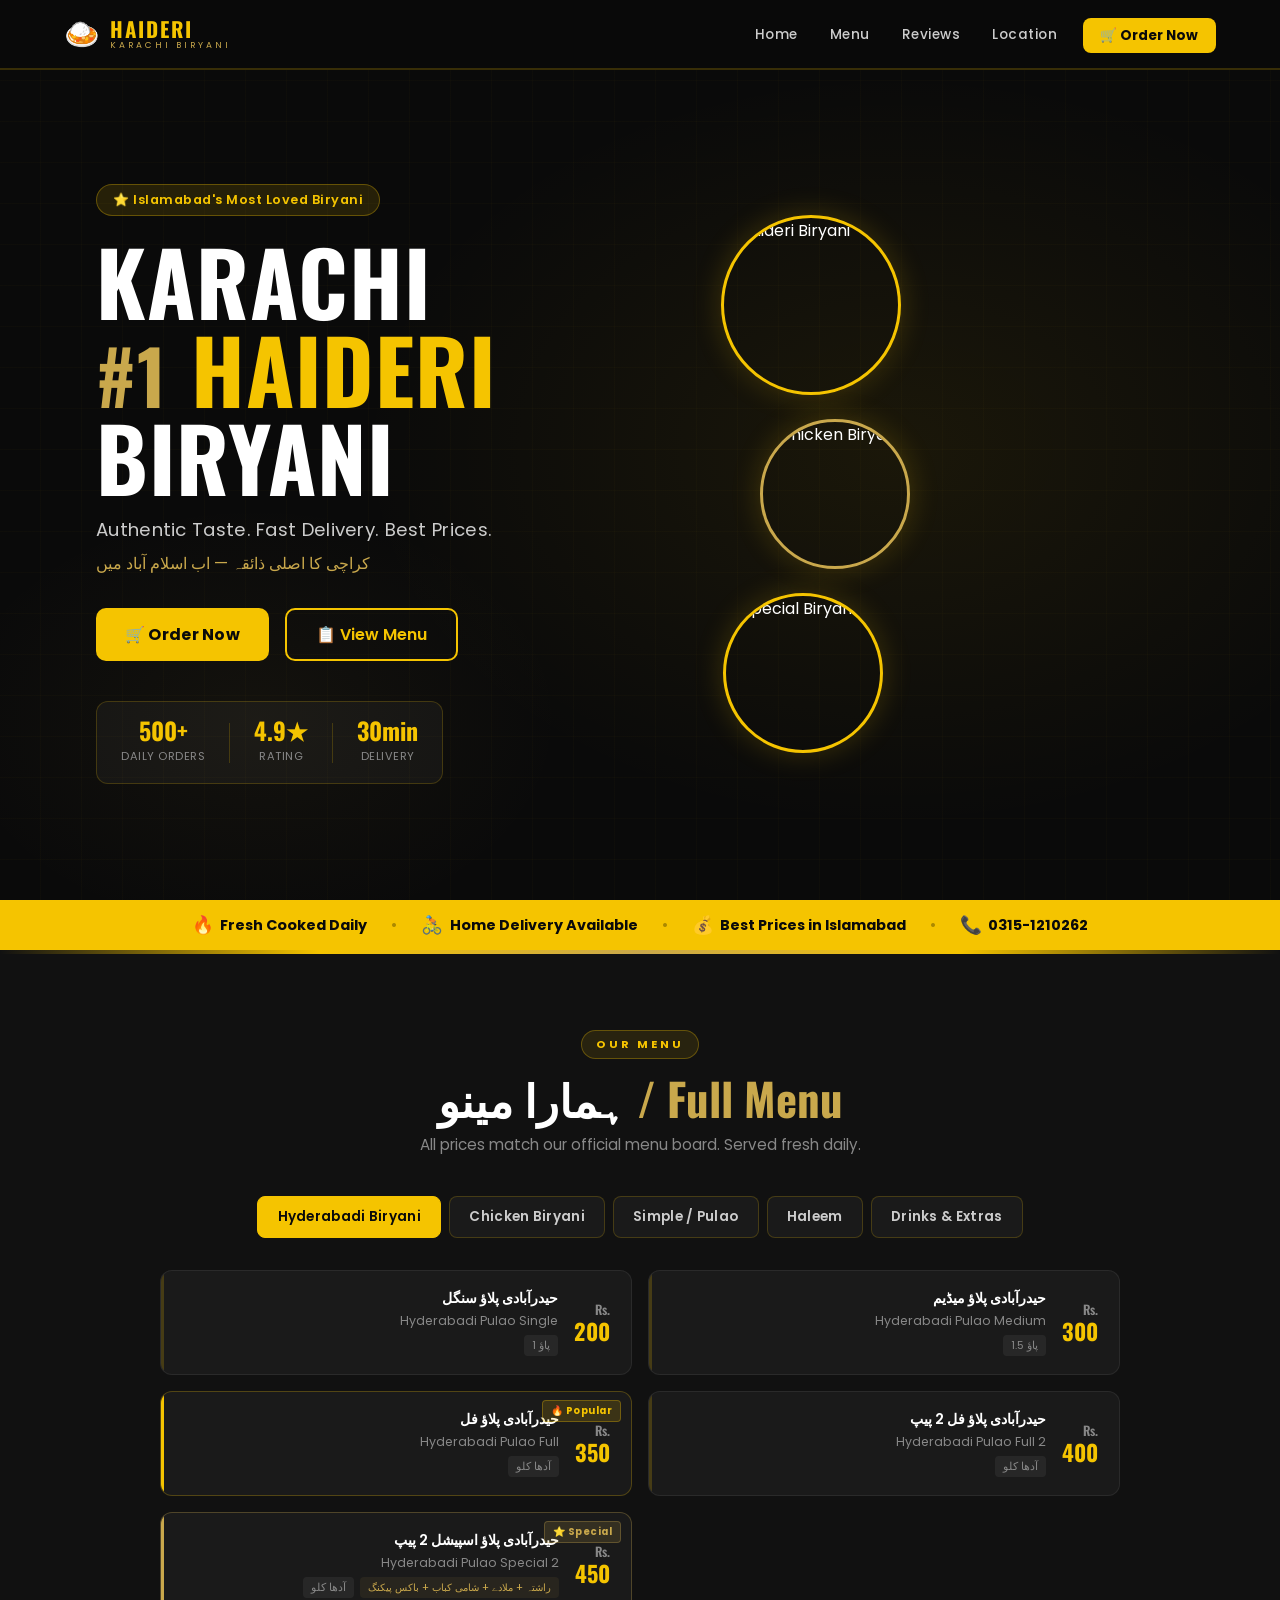
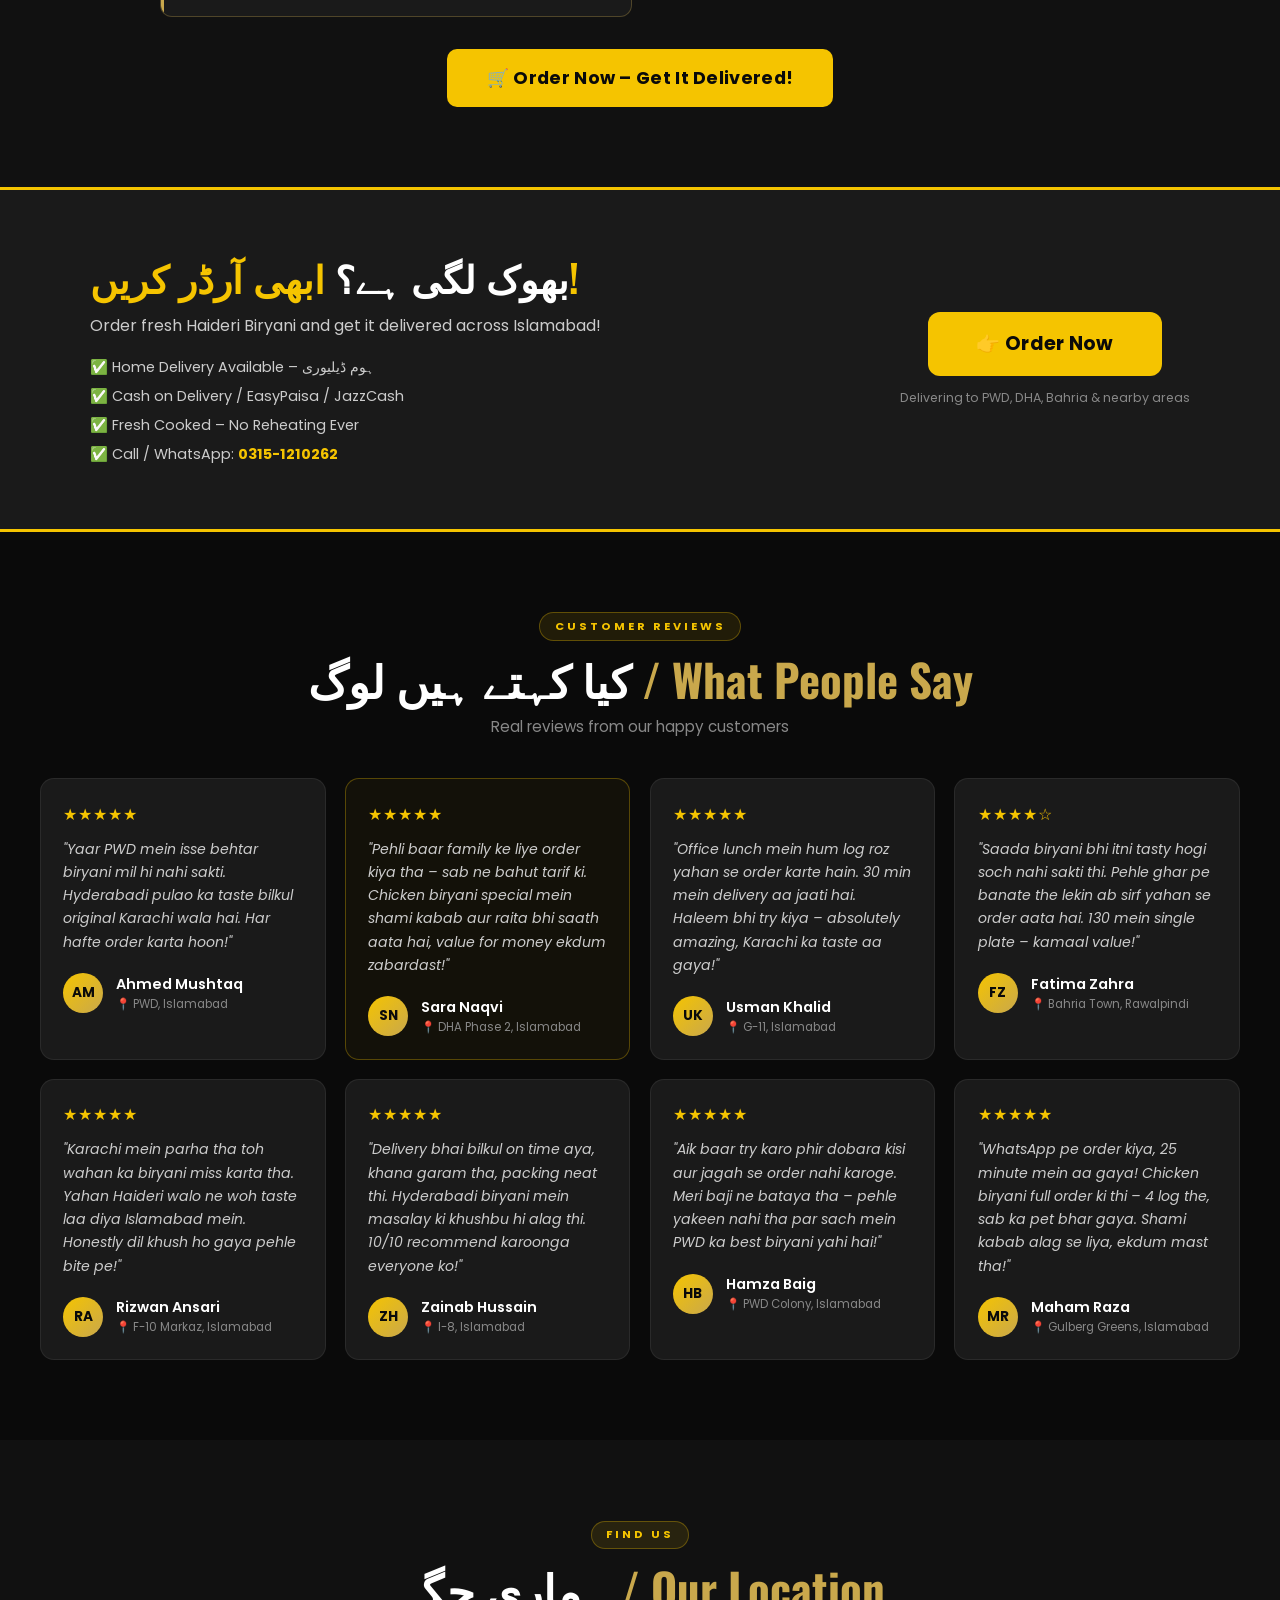
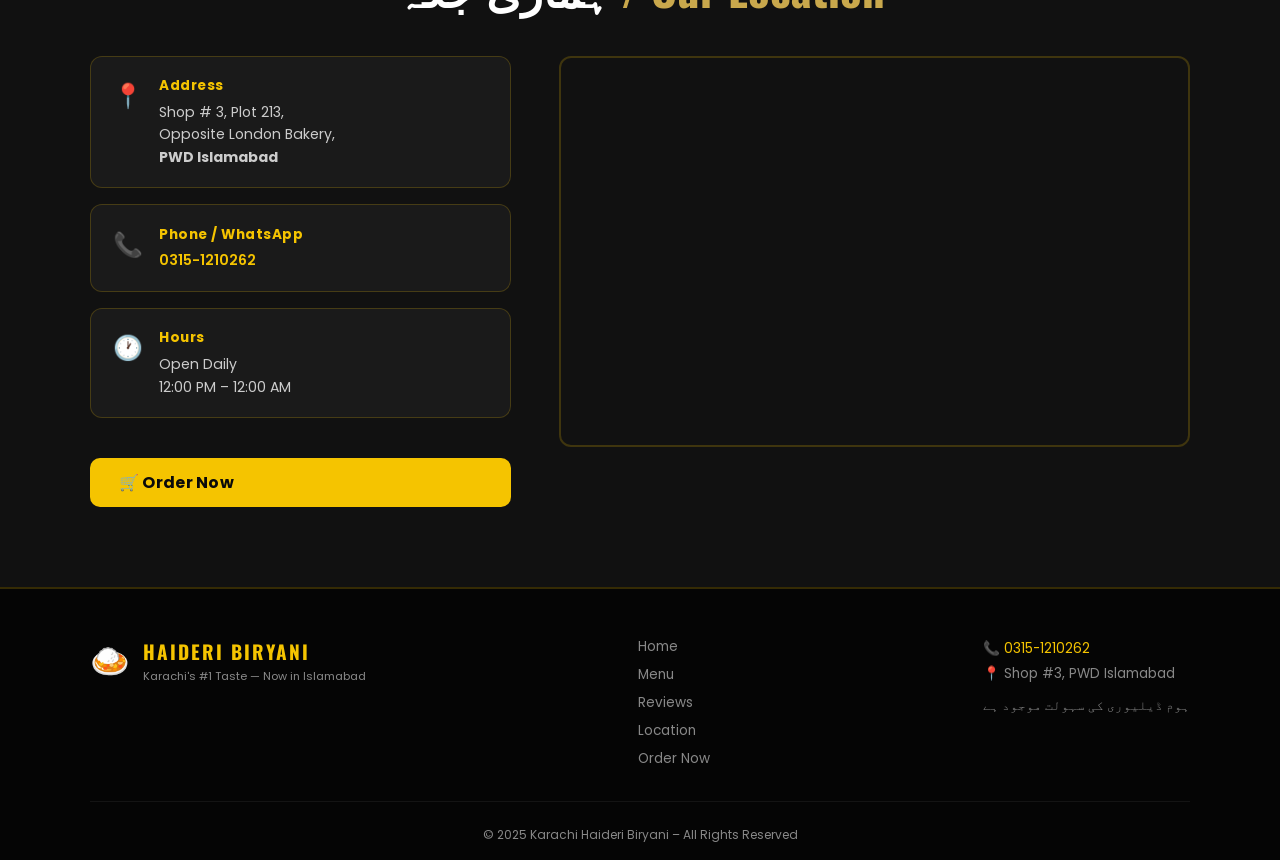
==== index.html @ db6d5b01 "first commit" ====
<!DOCTYPE html>
<html lang="en">
<head>
  <meta charset="UTF-8" />
  <meta name="viewport" content="width=device-width, initial-scale=1.0" />
  <title>Karachi Haideri Biryani – PWD Islamabad</title>
  <link rel="stylesheet" href="style.css" />
  <link rel="preconnect" href="https://fonts.googleapis.com" />
  <link href="https://fonts.googleapis.com/css2?family=Oswald:wght@400;500;600;700&family=Poppins:ital,wght@0,300;0,400;0,500;0,600;0,700;0,800;0,900;1,400&display=swap" rel="stylesheet" />
</head>
<body>

<!-- NAVBAR -->
<nav class="navbar" id="navbar">
  <div class="nav-inner">
    <a href="#home" class="logo">
      <span class="logo-emoji">🍛</span>
      <div class="logo-text">
        <span class="logo-main">HAIDERI</span>
        <span class="logo-sub">KARACHI BIRYANI</span>
      </div>
    </a>
    <ul class="nav-links" id="navLinks">
      <li><a href="#home" class="nav-link">Home</a></li>
      <li><a href="#menu" class="nav-link">Menu</a></li>
      <li><a href="#reviews" class="nav-link">Reviews</a></li>
      <li><a href="#location" class="nav-link">Location</a></li>
      <li><a href="order.html" class="nav-cta">🛒 Order Now</a></li>
    </ul>
    <button class="hamburger" id="hamburger" aria-label="Menu">
      <span></span><span></span><span></span>
    </button>
  </div>
</nav>

<!-- HERO -->
<section class="hero" id="home">
  <div class="hero-bg-pattern"></div>
  <div class="hero-content">
    <div class="hero-badge">⭐ Islamabad's Most Loved Biryani</div>
    <h1 class="hero-title">
      <span class="title-line">KARACHI</span>
      <span class="title-line accent-line"><span class="hash">#1</span> HAIDERI</span>
      <span class="title-line">BIRYANI</span>
    </h1>
    <p class="hero-sub">Authentic Taste. Fast Delivery. Best Prices.</p>
    <p class="hero-urdu">کراچی کا اصلی ذائقہ — اب اسلام آباد میں</p>
    <div class="hero-btns">
      <a href="order.html" class="btn-primary pulse-btn">🛒 Order Now</a>
      <a href="#menu" class="btn-outline">📋 View Menu</a>
    </div>
    <div class="hero-stats">
      <div class="stat"><span class="stat-num">500+</span><span class="stat-label">Daily Orders</span></div>
      <div class="stat-divider"></div>
      <div class="stat"><span class="stat-num">4.9★</span><span class="stat-label">Rating</span></div>
      <div class="stat-divider"></div>
      <div class="stat"><span class="stat-num">30min</span><span class="stat-label">Delivery</span></div>
    </div>
  </div>
  <div class="hero-images">
    <div class="food-circle fc1">
      <img src="https://images.unsplash.com/photo-1563379091339-03246963d96c?w=300&h=300&fit=crop&crop=center" alt="Haideri Biryani" loading="lazy" />
    </div>
    <div class="food-circle fc2">
      <img src="https://images.unsplash.com/photo-1589302168068-964664d93dc0?w=300&h=300&fit=crop&crop=center" alt="Chicken Biryani" loading="lazy" />
    </div>
    <div class="food-circle fc3">
      <img src="https://images.unsplash.com/photo-1631515243349-e0cb75fb8d3a?w=300&h=300&fit=crop&crop=center" alt="Special Biryani" loading="lazy" />
    </div>
  </div>
</section>

<!-- WHY STRIP -->
<div class="why-strip">
  <div class="why-inner">
    <div class="why-item"><span>🔥</span>Fresh Cooked Daily</div>
    <div class="why-sep">•</div>
    <div class="why-item"><span>🚴</span>Home Delivery Available</div>
    <div class="why-sep">•</div>
    <div class="why-item"><span>💰</span>Best Prices in Islamabad</div>
    <div class="why-sep">•</div>
    <div class="why-item"><span>📞</span>0315-1210262</div>
  </div>
</div>

<!-- MENU SECTION -->
<section class="menu-section" id="menu">
  <div class="section-header">
    <div class="section-tag">OUR MENU</div>
    <h2 class="section-title">ہمارا مینو <span class="gold">/ Full Menu</span></h2>
    <p class="section-sub">All prices match our official menu board. Served fresh daily.</p>
  </div>

  <div class="menu-tabs">
    <button class="tab active" data-tab="hyderabadi">Hyderabadi Biryani</button>
    <button class="tab" data-tab="chicken">Chicken Biryani</button>
    <button class="tab" data-tab="simple">Simple / Pulao</button>
    <button class="tab" data-tab="haleem">Haleem</button>
    <button class="tab" data-tab="drinks">Drinks & Extras</button>
  </div>

  <!-- HYDERABADI -->
  <div class="menu-grid active" id="tab-hyderabadi">
    <div class="menu-card">
      <div class="menu-card-left">
        <div class="item-name">حیدرآبادی پلاؤ سنگل<br><span class="item-eng">Hyderabadi Pulao Single</span></div>
        <div class="item-meta"><span class="portion-tag">1 پاؤ</span></div>
      </div>
      <div class="item-price">Rs.<span>200</span></div>
    </div>
    <div class="menu-card">
      <div class="menu-card-left">
        <div class="item-name">حیدرآبادی پلاؤ میڈیم<br><span class="item-eng">Hyderabadi Pulao Medium</span></div>
        <div class="item-meta"><span class="portion-tag">1.5 پاؤ</span></div>
      </div>
      <div class="item-price">Rs.<span>300</span></div>
    </div>
    <div class="menu-card popular">
      <div class="popular-badge">🔥 Popular</div>
      <div class="menu-card-left">
        <div class="item-name">حیدرآبادی پلاؤ فل<br><span class="item-eng">Hyderabadi Pulao Full</span></div>
        <div class="item-meta"><span class="portion-tag">آدھا کلو</span></div>
      </div>
      <div class="item-price">Rs.<span>350</span></div>
    </div>
    <div class="menu-card">
      <div class="menu-card-left">
        <div class="item-name">حیدرآبادی پلاؤ فل 2 پیپ<br><span class="item-eng">Hyderabadi Pulao Full 2</span></div>
        <div class="item-meta"><span class="portion-tag">آدھا کلو</span></div>
      </div>
      <div class="item-price">Rs.<span>400</span></div>
    </div>
    <div class="menu-card special-card">
      <div class="special-badge">⭐ Special</div>
      <div class="menu-card-left">
        <div class="item-name">حیدرآبادی پلاؤ اسپیشل 2 پیپ<br><span class="item-eng">Hyderabadi Pulao Special 2</span></div>
        <div class="item-meta"><span class="portion-tag">آدھا کلو</span> <span class="includes-tag">راشتہ + ملادے + شامی کباب + باکس پیکنگ</span></div>
      </div>
      <div class="item-price">Rs.<span>450</span></div>
    </div>
  </div>

  <!-- CHICKEN -->
  <div class="menu-grid" id="tab-chicken">
    <div class="menu-card">
      <div class="menu-card-left">
        <div class="item-name">چکن بریانی سنگل<br><span class="item-eng">Chicken Biryani Single</span></div>
        <div class="item-meta"><span class="portion-tag">1 پاؤ</span></div>
      </div>
      <div class="item-price">Rs.<span>180</span></div>
    </div>
    <div class="menu-card">
      <div class="menu-card-left">
        <div class="item-name">چکن بریانی میڈیم<br><span class="item-eng">Chicken Biryani Medium</span></div>
        <div class="item-meta"><span class="portion-tag">1.5 پاؤ</span></div>
      </div>
      <div class="item-price">Rs.<span>250</span></div>
    </div>
    <div class="menu-card popular">
      <div class="popular-badge">🔥 Popular</div>
      <div class="menu-card-left">
        <div class="item-name">چکن بریانی فل 1 پیپ<br><span class="item-eng">Chicken Biryani Full 1</span></div>
        <div class="item-meta"><span class="portion-tag">آدھا کلو</span></div>
      </div>
      <div class="item-price">Rs.<span>290</span></div>
    </div>
    <div class="menu-card">
      <div class="menu-card-left">
        <div class="item-name">چکن بریانی فل 2 پیپ<br><span class="item-eng">Chicken Biryani Full 2</span></div>
        <div class="item-meta"><span class="portion-tag">آدھا کلو</span></div>
      </div>
      <div class="item-price">Rs.<span>340</span></div>
    </div>
    <div class="menu-card special-card">
      <div class="special-badge">⭐ Special</div>
      <div class="menu-card-left">
        <div class="item-name">چکن بریانی اسپیشل 2 پیپ<br><span class="item-eng">Chicken Biryani Special 2</span></div>
        <div class="item-meta"><span class="portion-tag">آدھا کلو</span> <span class="includes-tag">راشتہ + ملادے + شامی کباب + باکس پیکنگ</span></div>
      </div>
      <div class="item-price">Rs.<span>430</span></div>
    </div>
  </div>

  <!-- SIMPLE / PULAO -->
  <div class="menu-grid" id="tab-simple">
    <div class="menu-card">
      <div class="menu-card-left">
        <div class="item-name">سادہ بریانی سنگل<br><span class="item-eng">Saada Biryani Single</span></div>
        <div class="item-meta"><span class="portion-tag">1 پاؤ</span></div>
      </div>
      <div class="item-price">Rs.<span>130</span></div>
    </div>
    <div class="menu-card">
      <div class="menu-card-left">
        <div class="item-name">سادہ بریانی میڈیم<br><span class="item-eng">Saada Biryani Medium</span></div>
        <div class="item-meta"><span class="portion-tag">1.5 پاؤ</span></div>
      </div>
      <div class="item-price">Rs.<span>190</span></div>
    </div>
    <div class="menu-card popular">
      <div class="popular-badge">🔥 Popular</div>
      <div class="menu-card-left">
        <div class="item-name">سادہ بریانی فل<br><span class="item-eng">Saada Biryani Full</span></div>
        <div class="item-meta"><span class="portion-tag">آدھا کلو</span></div>
      </div>
      <div class="item-price">Rs.<span>250</span></div>
    </div>
    <div class="menu-card special-card">
      <div class="special-badge">⭐ Special</div>
      <div class="menu-card-left">
        <div class="item-name">سادہ بریانی اسپیشل<br><span class="item-eng">Saada Biryani Special</span></div>
        <div class="item-meta"><span class="portion-tag">آدھا کلو</span> <span class="includes-tag">راشتہ + ملادے + شامی کباب + باکس پیکنگ</span></div>
      </div>
      <div class="item-price">Rs.<span>320</span></div>
    </div>
    <div class="menu-card">
      <div class="menu-card-left">
        <div class="item-name">سادہ پلاؤ سنگل<br><span class="item-eng">Saada Pulao Single</span></div>
        <div class="item-meta"><span class="portion-tag">1 پاؤ</span></div>
      </div>
      <div class="item-price">Rs.<span>150</span></div>
    </div>
    <div class="menu-card">
      <div class="menu-card-left">
        <div class="item-name">سادہ پلاؤ میڈیم<br><span class="item-eng">Saada Pulao Medium</span></div>
        <div class="item-meta"><span class="portion-tag">1.5 پاؤ</span></div>
      </div>
      <div class="item-price">Rs.<span>220</span></div>
    </div>
    <div class="menu-card">
      <div class="menu-card-left">
        <div class="item-name">سادہ پلاؤ فل<br><span class="item-eng">Saada Pulao Full</span></div>
        <div class="item-meta"><span class="portion-tag">آدھا کلو</span></div>
      </div>
      <div class="item-price">Rs.<span>280</span></div>
    </div>
  </div>

  <!-- HALEEM -->
  <div class="menu-grid" id="tab-haleem">
    <div class="menu-card popular">
      <div class="popular-badge">🔥 Must Try</div>
      <div class="menu-card-left">
        <div class="item-name">حلیم سنگل<br><span class="item-eng">Haleem Single</span></div>
        <div class="item-meta"><span class="portion-tag">Single Portion</span></div>
      </div>
      <div class="item-price">Rs.<span>150</span></div>
    </div>
    <div class="menu-card">
      <div class="menu-card-left">
        <div class="item-name">حلیم فل<br><span class="item-eng">Haleem Full</span></div>
        <div class="item-meta"><span class="portion-tag">Full Portion</span></div>
      </div>
      <div class="item-price">Rs.<span>250</span></div>
    </div>
  </div>

  <!-- DRINKS & EXTRAS -->
  <div class="menu-grid" id="tab-drinks">
    <div class="menu-card">
      <div class="menu-card-left">
        <div class="item-name">کولڈ ڈرنک ریگولر<br><span class="item-eng">Cold Drink (Regular)</span></div>
      </div>
      <div class="item-price">Rs.<span>60</span></div>
    </div>
    <div class="menu-card">
      <div class="menu-card-left">
        <div class="item-name">اسٹنگ ریگولر<br><span class="item-eng">Sting (Regular)</span></div>
      </div>
      <div class="item-price">Rs.<span>70</span></div>
    </div>
    <div class="menu-card">
      <div class="menu-card-left">
        <div class="item-name">راشتہ<br><span class="item-eng">Raita</span></div>
      </div>
      <div class="item-price">Rs.<span>30</span></div>
    </div>
    <div class="menu-card">
      <div class="menu-card-left">
        <div class="item-name">سلاد<br><span class="item-eng">Salad</span></div>
      </div>
      <div class="item-price">Rs.<span>30</span></div>
    </div>
    <div class="menu-card">
      <div class="menu-card-left">
        <div class="item-name">باکس پیکنگ<br><span class="item-eng">Box Packing</span></div>
      </div>
      <div class="item-price">Rs.<span>20</span></div>
    </div>
    <div class="menu-card popular">
      <div class="popular-badge">🔥 Popular</div>
      <div class="menu-card-left">
        <div class="item-name">شامی کباب<br><span class="item-eng">Shami Kabab</span></div>
      </div>
      <div class="item-price">Rs.<span>50</span></div>
    </div>
  </div>

  <div class="menu-cta">
    <a href="order.html" class="btn-primary btn-large">🛒 Order Now – Get It Delivered!</a>
  </div>
</section>

<!-- ORDER CTA BANNER -->
<section class="order-cta-section">
  <div class="order-cta-inner">
    <div class="order-cta-text">
      <h2>بھوک لگی ہے؟ <span class="yellow">ابھی آرڈر کریں!</span></h2>
      <p>Order fresh Haideri Biryani and get it delivered across Islamabad!</p>
      <ul class="cta-perks">
        <li>✅ Home Delivery Available – ہوم ڈیلیوری</li>
        <li>✅ Cash on Delivery / EasyPaisa / JazzCash</li>
        <li>✅ Fresh Cooked – No Reheating Ever</li>
        <li>✅ Call / WhatsApp: <strong>0315-1210262</strong></li>
      </ul>
    </div>
    <div class="order-cta-btn-wrap">
      <a href="order.html" class="btn-primary btn-xlarge pulse-btn">👉 Order Now</a>
      <p class="cta-note">Delivering to PWD, DHA, Bahria & nearby areas</p>
    </div>
  </div>
</section>

<!-- REVIEWS -->
<section class="reviews-section" id="reviews">
  <div class="section-header">
    <div class="section-tag">CUSTOMER REVIEWS</div>
    <h2 class="section-title">کیا کہتے ہیں لوگ <span class="gold">/ What People Say</span></h2>
    <p class="section-sub">Real reviews from our happy customers</p>
  </div>
  <div class="reviews-grid">
    <div class="review-card">
      <div class="review-stars">★★★★★</div>
      <p class="review-text">"Yaar PWD mein isse behtar biryani mil hi nahi sakti. Hyderabadi pulao ka taste bilkul original Karachi wala hai. Har hafte order karta hoon!"</p>
      <div class="reviewer">
        <div class="reviewer-avatar">AM</div>
        <div>
          <div class="reviewer-name">Ahmed Mushtaq</div>
          <div class="reviewer-loc">📍 PWD, Islamabad</div>
        </div>
      </div>
    </div>
    <div class="review-card featured-review">
      <div class="review-stars">★★★★★</div>
      <p class="review-text">"Pehli baar family ke liye order kiya tha – sab ne bahut tarif ki. Chicken biryani special mein shami kabab aur raita bhi saath aata hai, value for money ekdum zabardast!"</p>
      <div class="reviewer">
        <div class="reviewer-avatar">SN</div>
        <div>
          <div class="reviewer-name">Sara Naqvi</div>
          <div class="reviewer-loc">📍 DHA Phase 2, Islamabad</div>
        </div>
      </div>
    </div>
    <div class="review-card">
      <div class="review-stars">★★★★★</div>
      <p class="review-text">"Office lunch mein hum log roz yahan se order karte hain. 30 min mein delivery aa jaati hai. Haleem bhi try kiya – absolutely amazing, Karachi ka taste aa gaya!"</p>
      <div class="reviewer">
        <div class="reviewer-avatar">UK</div>
        <div>
          <div class="reviewer-name">Usman Khalid</div>
          <div class="reviewer-loc">📍 G-11, Islamabad</div>
        </div>
      </div>
    </div>
    <div class="review-card">
      <div class="review-stars">★★★★☆</div>
      <p class="review-text">"Saada biryani bhi itni tasty hogi soch nahi sakti thi. Pehle ghar pe banate the lekin ab sirf yahan se order aata hai. 130 mein single plate – kamaal value!"</p>
      <div class="reviewer">
        <div class="reviewer-avatar">FZ</div>
        <div>
          <div class="reviewer-name">Fatima Zahra</div>
          <div class="reviewer-loc">📍 Bahria Town, Rawalpindi</div>
        </div>
      </div>
    </div>
    <div class="review-card">
      <div class="review-stars">★★★★★</div>
      <p class="review-text">"Karachi mein parha tha toh wahan ka biryani miss karta tha. Yahan Haideri walo ne woh taste laa diya Islamabad mein. Honestly dil khush ho gaya pehle bite pe!"</p>
      <div class="reviewer">
        <div class="reviewer-avatar">RA</div>
        <div>
          <div class="reviewer-name">Rizwan Ansari</div>
          <div class="reviewer-loc">📍 F-10 Markaz, Islamabad</div>
        </div>
      </div>
    </div>
    <div class="review-card">
      <div class="review-stars">★★★★★</div>
      <p class="review-text">"Delivery bhai bilkul on time aya, khana garam tha, packing neat thi. Hyderabadi biryani mein masalay ki khushbu hi alag thi. 10/10 recommend karoonga everyone ko!"</p>
      <div class="reviewer">
        <div class="reviewer-avatar">ZH</div>
        <div>
          <div class="reviewer-name">Zainab Hussain</div>
          <div class="reviewer-loc">📍 I-8, Islamabad</div>
        </div>
      </div>
    </div>
    <div class="review-card">
      <div class="review-stars">★★★★★</div>
      <p class="review-text">"Aik baar try karo phir dobara kisi aur jagah se order nahi karoge. Meri baji ne bataya tha – pehle yakeen nahi tha par sach mein PWD ka best biryani yahi hai!"</p>
      <div class="reviewer">
        <div class="reviewer-avatar">HB</div>
        <div>
          <div class="reviewer-name">Hamza Baig</div>
          <div class="reviewer-loc">📍 PWD Colony, Islamabad</div>
        </div>
      </div>
    </div>
    <div class="review-card">
      <div class="review-stars">★★★★★</div>
      <p class="review-text">"WhatsApp pe order kiya, 25 minute mein aa gaya! Chicken biryani full order ki thi – 4 log the, sab ka pet bhar gaya. Shami kabab alag se liya, ekdum mast tha!"</p>
      <div class="reviewer">
        <div class="reviewer-avatar">MR</div>
        <div>
          <div class="reviewer-name">Maham Raza</div>
          <div class="reviewer-loc">📍 Gulberg Greens, Islamabad</div>
        </div>
      </div>
    </div>
  </div>
</section>

<!-- LOCATION -->
<section class="location-section" id="location">
  <div class="section-header">
    <div class="section-tag">FIND US</div>
    <h2 class="section-title">ہماری جگہ <span class="gold">/ Our Location</span></h2>
  </div>
  <div class="location-inner">
    <div class="location-info">
      <div class="loc-card">
        <div class="loc-icon">📍</div>
        <div>
          <h3>Address</h3>
          <p>Shop # 3, Plot 213,<br>Opposite London Bakery,<br><strong>PWD Islamabad</strong></p>
        </div>
      </div>
      <div class="loc-card">
        <div class="loc-icon">📞</div>
        <div>
          <h3>Phone / WhatsApp</h3>
          <p><a href="tel:03151210262">0315-1210262</a></p>
        </div>
      </div>
      <div class="loc-card">
        <div class="loc-icon">🕐</div>
        <div>
          <h3>Hours</h3>
          <p>Open Daily<br>12:00 PM – 12:00 AM</p>
        </div>
      </div>
      <a href="order.html" class="btn-primary" style="margin-top:1.5rem;display:inline-block;">🛒 Order Now</a>
    </div>
    <div class="map-wrap">
      <iframe
        src="https://www.google.com/maps/embed?pb=!1m18!1m12!1m3!1d3321.24!2d73.0490!3d33.6440!2m3!1f0!2f0!3f0!3m2!1i1024!2i768!4f13.1!3m3!1m2!1s0x38dfed648e0cf8e7%3A0x74ae3c2f2dfe3b5e!2sPWD%20Housing%20Scheme%2C%20Islamabad!5e0!3m2!1sen!2spk!4v1697000000000"
        width="100%" height="380"
        style="border:0;border-radius:12px;"
        allowfullscreen="" loading="lazy"
        referrerpolicy="no-referrer-when-downgrade">
      </iframe>
    </div>
  </div>
</section>

<!-- FOOTER -->
<footer class="footer">
  <div class="footer-inner">
    <div class="footer-brand">
      <span class="footer-emoji">🍛</span>
      <div>
        <div class="footer-logo-main">HAIDERI BIRYANI</div>
        <div class="footer-logo-sub">Karachi's #1 Taste — Now in Islamabad</div>
      </div>
    </div>
    <div class="footer-links">
      <a href="#home">Home</a>
      <a href="#menu">Menu</a>
      <a href="#reviews">Reviews</a>
      <a href="#location">Location</a>
      <a href="order.html">Order Now</a>
    </div>
    <div class="footer-contact">
      <p>📞 <a href="tel:03151210262">0315-1210262</a></p>
      <p>📍 Shop #3, PWD Islamabad</p>
      <p style="margin-top:0.5rem;color:#888;font-size:0.8rem;">ہوم ڈیلیوری کی سہولت موجود ہے</p>
    </div>
  </div>
  <div class="footer-bottom">
    <p>© 2025 Karachi Haideri Biryani – All Rights Reserved</p>
  </div>
</footer>

<!-- STICKY MOBILE ORDER BTN -->
<a href="order.html" class="sticky-order-btn" id="stickyBtn">🛒 Order Now</a>

<script src="main.js"></script>
</body>
</html>
---- style.css ----
/* ===== ROOT & RESET ===== */
*, *::before, *::after { margin: 0; padding: 0; box-sizing: border-box; }

:root {
  --yellow: #F5C400;
  --yellow-light: #FFD740;
  --gold: #C9A84C;
  --black: #0A0A0A;
  --black2: #111111;
  --black3: #1A1A1A;
  --black4: #222222;
  --white: #FFFFFF;
  --gray: #CCCCCC;
  --gray2: #888888;
  --border: rgba(245,196,0,0.2);
  --font-head: 'Oswald', sans-serif;
  --font-body: 'Poppins', sans-serif;
}

html { scroll-behavior: smooth; }
body { background: var(--black); color: var(--white); font-family: var(--font-body); overflow-x: hidden; }

a { text-decoration: none; color: inherit; }
img { max-width: 100%; display: block; }
ul { list-style: none; }

.yellow { color: var(--yellow); }
.gold { color: var(--gold); }

/* ===== NAVBAR ===== */
.navbar {
  position: fixed; top: 0; left: 0; right: 0; z-index: 999;
  background: rgba(10,10,10,0.96);
  border-bottom: 2px solid var(--border);
  backdrop-filter: blur(12px);
  transition: all 0.3s ease;
}
.navbar.scrolled {
  border-bottom-color: var(--yellow);
  box-shadow: 0 4px 30px rgba(245,196,0,0.15);
}
.nav-inner {
  max-width: 1200px; margin: 0 auto;
  padding: 0 1.5rem;
  display: flex; align-items: center; justify-content: space-between;
  height: 68px;
}
.logo { display: flex; align-items: center; gap: 0.6rem; }
.logo-emoji { font-size: 1.8rem; }
.logo-text { display: flex; flex-direction: column; line-height: 1.1; }
.logo-main { font-family: var(--font-head); font-size: 1.3rem; font-weight: 700; color: var(--yellow); letter-spacing: 2px; }
.logo-sub { font-size: 0.55rem; color: var(--gold); letter-spacing: 3px; text-transform: uppercase; }

.nav-links { display: flex; align-items: center; gap: 0.2rem; }
.nav-link {
  font-size: 0.85rem; font-weight: 500; padding: 0.45rem 0.9rem;
  border-radius: 6px; color: var(--gray);
  transition: all 0.2s ease;
  letter-spacing: 0.5px;
}
.nav-link:hover { color: var(--yellow); background: rgba(245,196,0,0.08); }
.nav-cta {
  background: var(--yellow); color: var(--black);
  font-weight: 700; font-size: 0.85rem;
  padding: 0.5rem 1.1rem; border-radius: 8px;
  margin-left: 0.5rem;
  transition: all 0.2s ease;
  white-space: nowrap;
}
.nav-cta:hover { background: var(--yellow-light); transform: translateY(-1px); box-shadow: 0 4px 15px rgba(245,196,0,0.4); }

.hamburger { display: none; background: none; border: none; cursor: pointer; flex-direction: column; gap: 5px; padding: 5px; }
.hamburger span { display: block; width: 24px; height: 2px; background: var(--yellow); border-radius: 2px; transition: all 0.3s; }

/* ===== BUTTONS ===== */
.btn-primary {
  background: var(--yellow); color: var(--black);
  font-family: var(--font-body); font-weight: 700; font-size: 1rem;
  padding: 0.75rem 1.8rem; border-radius: 10px; border: none; cursor: pointer;
  display: inline-flex; align-items: center; gap: 0.5rem;
  transition: all 0.25s ease;
  letter-spacing: 0.3px;
}
.btn-primary:hover { background: var(--yellow-light); transform: translateY(-2px); box-shadow: 0 6px 25px rgba(245,196,0,0.4); }
.btn-outline {
  background: transparent; color: var(--yellow);
  font-family: var(--font-body); font-weight: 600; font-size: 1rem;
  padding: 0.75rem 1.8rem; border-radius: 10px;
  border: 2px solid var(--yellow);
  display: inline-flex; align-items: center; gap: 0.5rem;
  transition: all 0.25s ease;
}
.btn-outline:hover { background: rgba(245,196,0,0.1); transform: translateY(-2px); }
.btn-large { padding: 1rem 2.5rem; font-size: 1.1rem; }
.btn-xlarge { padding: 1.1rem 3rem; font-size: 1.2rem; border-radius: 12px; }

.pulse-btn { animation: pulse 2s infinite; }
@keyframes pulse {
  0%, 100% { box-shadow: 0 0 0 0 rgba(245,196,0,0.5); }
  50% { box-shadow: 0 0 0 14px rgba(245,196,0,0); }
}

/* ===== HERO ===== */
.hero {
  min-height: 100vh; padding-top: 68px;
  display: flex; align-items: center;
  position: relative; overflow: hidden;
  background: var(--black);
}
.hero-bg-pattern {
  position: absolute; inset: 0;
  background:
    radial-gradient(ellipse 60% 60% at 70% 50%, rgba(245,196,0,0.07) 0%, transparent 70%),
    radial-gradient(ellipse 40% 40% at 20% 80%, rgba(201,168,76,0.05) 0%, transparent 60%);
  pointer-events: none;
}
.hero-bg-pattern::after {
  content: '';
  position: absolute; inset: 0;
  background-image: repeating-linear-gradient(
    0deg, transparent, transparent 40px,
    rgba(245,196,0,0.02) 40px, rgba(245,196,0,0.02) 41px
  ),
  repeating-linear-gradient(
    90deg, transparent, transparent 40px,
    rgba(245,196,0,0.02) 40px, rgba(245,196,0,0.02) 41px
  );
}

.hero-content {
  flex: 1; padding: 4rem 4rem 4rem 6rem;
  max-width: 680px; position: relative; z-index: 2;
}
.hero-badge {
  display: inline-block;
  background: rgba(245,196,0,0.12);
  border: 1px solid rgba(245,196,0,0.3);
  color: var(--yellow);
  font-size: 0.8rem; font-weight: 600;
  padding: 0.4rem 1rem; border-radius: 20px;
  margin-bottom: 1.2rem;
  letter-spacing: 0.5px;
}
.hero-title {
  font-family: var(--font-head);
  font-size: clamp(3rem, 7vw, 5.5rem);
  font-weight: 700; line-height: 1.0;
  letter-spacing: 1px;
  margin-bottom: 1rem;
}
.title-line { display: block; }
.accent-line { color: var(--yellow); }
.hash { color: var(--gold); font-size: 0.85em; }
.hero-sub {
  font-size: 1.15rem; color: var(--gray);
  font-weight: 400; margin-bottom: 0.5rem;
  letter-spacing: 0.3px;
}
.hero-urdu {
  font-size: 1rem; color: var(--gold);
  margin-bottom: 2rem;
  direction: rtl; text-align: left;
}
.hero-btns { display: flex; gap: 1rem; flex-wrap: wrap; margin-bottom: 2.5rem; }
.hero-stats {
  display: flex; align-items: center; gap: 1.5rem;
  background: rgba(255,255,255,0.04);
  border: 1px solid var(--border);
  padding: 1rem 1.5rem; border-radius: 12px;
  width: fit-content;
}
.stat { text-align: center; }
.stat-num { display: block; font-family: var(--font-head); font-size: 1.5rem; font-weight: 700; color: var(--yellow); line-height: 1; }
.stat-label { font-size: 0.7rem; color: var(--gray2); letter-spacing: 0.5px; text-transform: uppercase; }
.stat-divider { width: 1px; height: 40px; background: var(--border); }

.hero-images {
  flex: 0 0 auto;
  display: flex; flex-direction: column;
  align-items: center; justify-content: center;
  gap: 1.5rem; padding: 4rem 4rem 4rem 2rem;
  position: relative; z-index: 2;
}
.food-circle {
  border-radius: 50%; overflow: hidden;
  border: 3px solid var(--yellow);
  box-shadow: 0 0 30px rgba(245,196,0,0.2);
  transition: transform 0.3s ease, box-shadow 0.3s ease;
  flex-shrink: 0;
}
.food-circle:hover { transform: scale(1.06); box-shadow: 0 0 50px rgba(245,196,0,0.4); }
.food-circle img { width: 100%; height: 100%; object-fit: cover; }
.fc1 { width: 180px; height: 180px; }
.fc2 { width: 150px; height: 150px; border-color: var(--gold); margin-left: 3rem; }
.fc3 { width: 160px; height: 160px; margin-left: -1rem; }

/* ===== WHY STRIP ===== */
.why-strip {
  background: var(--yellow);
  padding: 0.75rem 0;
  overflow: hidden;
}
.why-inner {
  max-width: 1200px; margin: 0 auto;
  padding: 0 2rem;
  display: flex; align-items: center; justify-content: center;
  gap: 1.5rem; flex-wrap: wrap;
}
.why-item { display: flex; align-items: center; gap: 0.4rem; font-weight: 700; color: var(--black); font-size: 0.9rem; }
.why-item span { font-size: 1.1rem; }
.why-sep { color: rgba(0,0,0,0.3); font-weight: 300; }

/* ===== SECTION COMMON ===== */
.section-header { text-align: center; margin-bottom: 2.5rem; padding: 0 1rem; }
.section-tag {
  display: inline-block;
  background: rgba(245,196,0,0.1);
  border: 1px solid rgba(245,196,0,0.3);
  color: var(--yellow);
  font-size: 0.7rem; font-weight: 700;
  padding: 0.3rem 0.9rem; border-radius: 20px;
  margin-bottom: 0.8rem;
  letter-spacing: 3px;
}
.section-title {
  font-family: var(--font-head); font-size: clamp(1.8rem, 4vw, 2.8rem);
  font-weight: 700; margin-bottom: 0.5rem; line-height: 1.2;
}
.section-sub { color: var(--gray2); font-size: 0.95rem; }

/* ===== MENU SECTION ===== */
.menu-section {
  padding: 5rem 2rem;
  background: var(--black2);
  position: relative;
}
.menu-section::before {
  content: '';
  position: absolute; top: 0; left: 0; right: 0; height: 4px;
  background: linear-gradient(90deg, transparent, var(--yellow), var(--gold), var(--yellow), transparent);
}

.menu-tabs {
  display: flex; gap: 0.5rem; flex-wrap: wrap; justify-content: center;
  margin-bottom: 2rem; padding: 0 1rem;
}
.tab {
  background: var(--black3); color: var(--gray);
  border: 1px solid var(--border);
  padding: 0.6rem 1.2rem; border-radius: 8px;
  font-family: var(--font-body); font-size: 0.85rem; font-weight: 600;
  cursor: pointer; transition: all 0.2s ease;
  letter-spacing: 0.3px;
}
.tab:hover { border-color: var(--yellow); color: var(--yellow); }
.tab.active { background: var(--yellow); color: var(--black); border-color: var(--yellow); }

.menu-grid {
  display: none;
  grid-template-columns: repeat(2, 1fr);
  gap: 1rem; max-width: 960px; margin: 0 auto 1.5rem;
}
.menu-grid.active { display: grid; }

.menu-card {
  background: var(--black3);
  border: 1px solid rgba(255,255,255,0.07);
  border-radius: 12px; padding: 1.1rem 1.3rem;
  display: flex; align-items: center; justify-content: space-between;
  gap: 1rem; position: relative; overflow: hidden;
  transition: all 0.25s ease;
}
.menu-card::before {
  content: '';
  position: absolute; left: 0; top: 0; bottom: 0; width: 3px;
  background: var(--border);
  transition: background 0.2s;
}
.menu-card:hover { border-color: rgba(245,196,0,0.3); transform: translateY(-2px); box-shadow: 0 6px 20px rgba(0,0,0,0.3); }
.menu-card:hover::before { background: var(--yellow); }

.menu-card.popular { border-color: rgba(245,196,0,0.25); }
.menu-card.popular::before { background: var(--yellow); }
.menu-card.special-card { border-color: rgba(201,168,76,0.3); }
.menu-card.special-card::before { background: var(--gold); }

.popular-badge, .special-badge {
  position: absolute; top: 8px; right: 10px;
  font-size: 0.62rem; font-weight: 700;
  padding: 0.2rem 0.5rem; border-radius: 4px;
  letter-spacing: 0.5px;
}
.popular-badge { background: rgba(245,196,0,0.15); color: var(--yellow); border: 1px solid rgba(245,196,0,0.3); }
.special-badge { background: rgba(201,168,76,0.15); color: var(--gold); border: 1px solid rgba(201,168,76,0.3); }

.menu-card-left { flex: 1; }
.item-name {
  font-size: 0.9rem; font-weight: 600; line-height: 1.5;
  color: var(--white);
  direction: rtl; text-align: right;
}
.item-eng {
  display: block; font-size: 0.78rem; color: var(--gray2);
  font-weight: 400; direction: ltr; text-align: right; margin-top: 2px;
}
.item-meta { margin-top: 0.3rem; display: flex; gap: 0.4rem; flex-wrap: wrap; justify-content: flex-end; }
.portion-tag {
  background: rgba(255,255,255,0.06);
  color: var(--gray2); font-size: 0.68rem;
  padding: 0.15rem 0.5rem; border-radius: 4px;
}
.includes-tag {
  color: var(--gold); font-size: 0.65rem;
  background: rgba(201,168,76,0.08);
  padding: 0.15rem 0.5rem; border-radius: 4px;
  direction: rtl;
}
.item-price {
  font-family: var(--font-head); font-size: 0.8rem;
  font-weight: 600; color: var(--gray2);
  white-space: nowrap; flex-shrink: 0;
  text-align: right;
}
.item-price span {
  display: block; font-size: 1.4rem; font-weight: 700;
  color: var(--yellow); line-height: 1.1;
}

.menu-cta { text-align: center; margin-top: 2rem; }

/* ===== ORDER CTA ===== */
.order-cta-section {
  background: var(--black3);
  border-top: 3px solid var(--yellow);
  border-bottom: 3px solid var(--yellow);
  padding: 4rem 2rem;
}
.order-cta-inner {
  max-width: 1100px; margin: 0 auto;
  display: flex; align-items: center; justify-content: space-between;
  gap: 3rem; flex-wrap: wrap;
}
.order-cta-text { flex: 1; min-width: 280px; }
.order-cta-text h2 { font-family: var(--font-head); font-size: clamp(1.6rem, 3.5vw, 2.4rem); margin-bottom: 0.8rem; line-height: 1.2; }
.order-cta-text p { color: var(--gray); margin-bottom: 1.2rem; }
.cta-perks { display: flex; flex-direction: column; gap: 0.5rem; }
.cta-perks li { font-size: 0.9rem; color: var(--gray); }
.cta-perks li strong { color: var(--yellow); }
.order-cta-btn-wrap { text-align: center; flex-shrink: 0; }
.cta-note { font-size: 0.78rem; color: var(--gray2); margin-top: 0.8rem; }

/* ===== REVIEWS ===== */
.reviews-section { padding: 5rem 2rem; background: var(--black); }
.reviews-grid {
  display: grid;
  grid-template-columns: repeat(auto-fill, minmax(280px, 1fr));
  gap: 1.2rem; max-width: 1200px; margin: 0 auto;
}
.review-card {
  background: var(--black3);
  border: 1px solid rgba(255,255,255,0.07);
  border-radius: 14px; padding: 1.4rem;
  transition: all 0.25s ease;
}
.review-card:hover { border-color: rgba(245,196,0,0.25); transform: translateY(-3px); box-shadow: 0 8px 25px rgba(0,0,0,0.3); }
.review-card.featured-review { border-color: rgba(245,196,0,0.3); background: rgba(245,196,0,0.04); }
.review-stars { color: var(--yellow); font-size: 1rem; margin-bottom: 0.7rem; letter-spacing: 1px; }
.review-text { font-size: 0.88rem; color: var(--gray); line-height: 1.65; margin-bottom: 1.2rem; font-style: italic; }
.reviewer { display: flex; align-items: center; gap: 0.8rem; }
.reviewer-avatar {
  width: 40px; height: 40px; border-radius: 50%;
  background: linear-gradient(135deg, var(--yellow), var(--gold));
  display: flex; align-items: center; justify-content: center;
  font-weight: 700; font-size: 0.85rem; color: var(--black);
  flex-shrink: 0;
}
.reviewer-name { font-weight: 600; font-size: 0.9rem; }
.reviewer-loc { font-size: 0.72rem; color: var(--gray2); margin-top: 1px; }

/* ===== LOCATION ===== */
.location-section { padding: 5rem 2rem; background: var(--black2); }
.location-inner {
  max-width: 1100px; margin: 0 auto;
  display: grid; grid-template-columns: 1fr 1.5fr;
  gap: 3rem; align-items: start;
}
.location-info { display: flex; flex-direction: column; gap: 1rem; }
.loc-card {
  background: var(--black3);
  border: 1px solid var(--border);
  border-radius: 12px; padding: 1.2rem 1.4rem;
  display: flex; align-items: flex-start; gap: 1rem;
}
.loc-icon { font-size: 1.5rem; flex-shrink: 0; margin-top: 2px; }
.loc-card h3 { font-size: 0.85rem; font-weight: 700; color: var(--yellow); margin-bottom: 0.3rem; letter-spacing: 0.5px; }
.loc-card p { font-size: 0.88rem; color: var(--gray); line-height: 1.6; }
.loc-card a { color: var(--yellow); font-weight: 600; }
.map-wrap { border-radius: 12px; overflow: hidden; border: 2px solid var(--border); }

/* ===== FOOTER ===== */
.footer { background: #050505; border-top: 2px solid var(--border); padding: 3rem 2rem 1rem; }
.footer-inner {
  max-width: 1100px; margin: 0 auto;
  display: flex; align-items: flex-start; justify-content: space-between;
  gap: 2rem; flex-wrap: wrap;
  padding-bottom: 2rem; border-bottom: 1px solid rgba(255,255,255,0.06);
  margin-bottom: 1.5rem;
}
.footer-brand { display: flex; align-items: center; gap: 0.8rem; }
.footer-emoji { font-size: 2rem; }
.footer-logo-main { font-family: var(--font-head); font-size: 1.2rem; font-weight: 700; color: var(--yellow); letter-spacing: 2px; }
.footer-logo-sub { font-size: 0.7rem; color: var(--gray2); margin-top: 2px; }
.footer-links { display: flex; flex-direction: column; gap: 0.5rem; }
.footer-links a { font-size: 0.85rem; color: var(--gray2); transition: color 0.2s; }
.footer-links a:hover { color: var(--yellow); }
.footer-contact { font-size: 0.85rem; color: var(--gray2); line-height: 1.8; }
.footer-contact a { color: var(--yellow); }
.footer-bottom { text-align: center; font-size: 0.75rem; color: var(--gray2); }

/* ===== STICKY BTN ===== */
.sticky-order-btn {
  display: none;
  position: fixed; bottom: 1.2rem; left: 50%; transform: translateX(-50%);
  z-index: 990;
  background: var(--yellow); color: var(--black);
  font-weight: 700; font-size: 1rem;
  padding: 0.85rem 2.5rem; border-radius: 50px;
  box-shadow: 0 6px 30px rgba(245,196,0,0.5);
  animation: pulse 2s infinite;
  white-space: nowrap;
}

/* ===== RESPONSIVE ===== */
@media (max-width: 900px) {
  .hero { flex-direction: column; padding: 0; min-height: auto; }
  .hero-content { padding: 6rem 2rem 2rem; max-width: 100%; }
  .hero-images { flex-direction: row; padding: 1rem 2rem 3rem; justify-content: center; gap: 1rem; }
  .fc1 { width: 130px; height: 130px; }
  .fc2 { width: 110px; height: 110px; margin-left: 0; }
  .fc3 { width: 120px; height: 120px; margin-left: 0; }
  .location-inner { grid-template-columns: 1fr; }
  .menu-grid { grid-template-columns: 1fr; }
  .nav-links { display: none; flex-direction: column; position: absolute; top: 68px; left: 0; right: 0; background: rgba(10,10,10,0.98); border-bottom: 2px solid var(--border); padding: 1rem 2rem; gap: 0.5rem; }
  .nav-links.open { display: flex; }
  .hamburger { display: flex; }
  .sticky-order-btn { display: block; }
  .order-cta-inner { flex-direction: column; text-align: center; }
  .cta-perks { align-items: center; }
  .footer-inner { flex-direction: column; gap: 1.5rem; }
  .hero-stats { gap: 1rem; padding: 0.8rem 1rem; }
}

@media (max-width: 500px) {
  .hero-title { font-size: 2.8rem; }
  .hero-images { gap: 0.7rem; }
  .fc1 { width: 105px; height: 105px; }
  .fc2 { width: 88px; height: 88px; }
  .fc3 { width: 95px; height: 95px; }
  .menu-tabs { gap: 0.4rem; }
  .tab { font-size: 0.75rem; padding: 0.5rem 0.8rem; }
  .item-name { font-size: 0.85rem; }
  .item-price span { font-size: 1.25rem; }
  .why-inner { gap: 0.8rem; }
  .why-sep { display: none; }
}
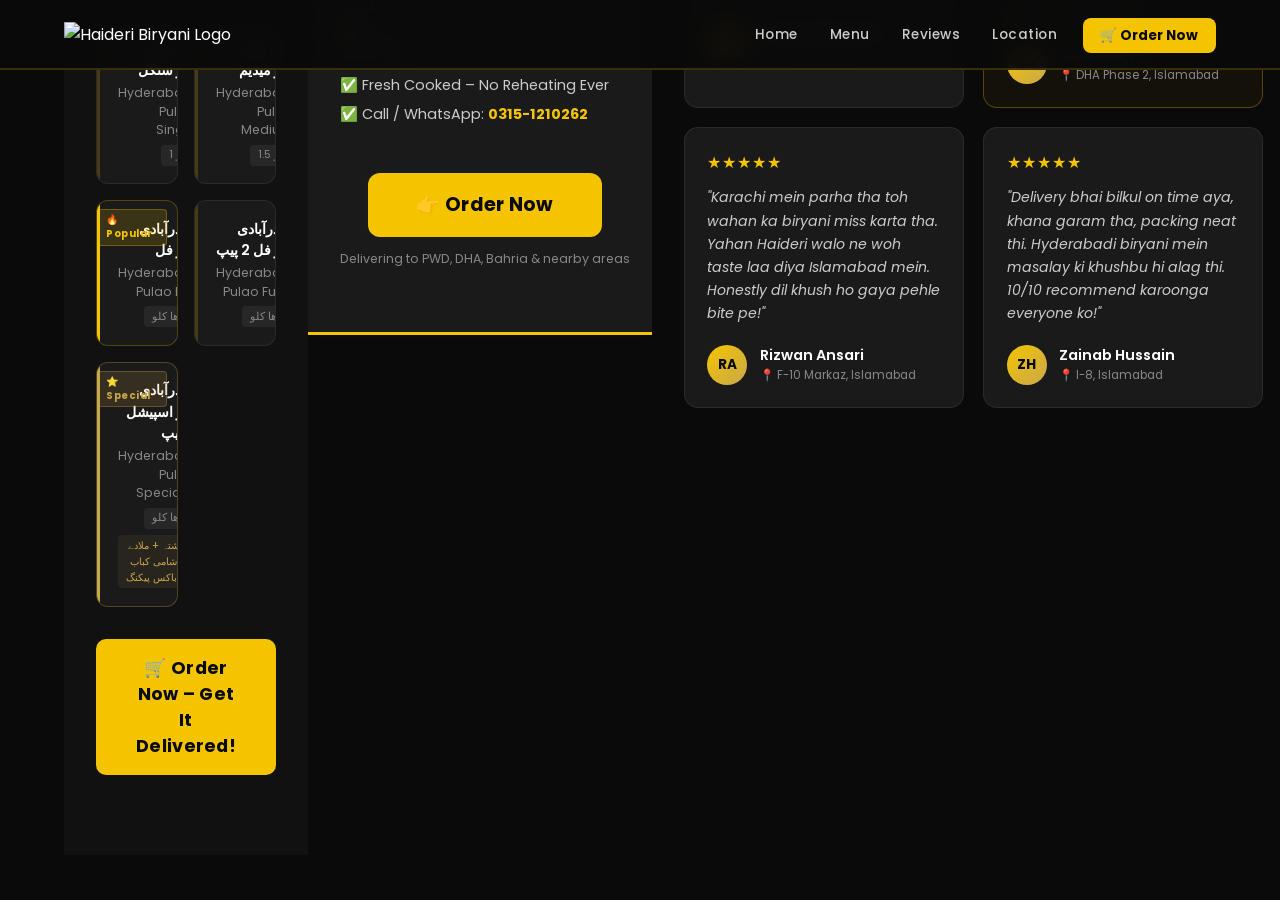
==== commit 08623302: "Update index.html added logo.png" ====
--- a/index.html
+++ b/index.html
@@ -13,12 +13,11 @@
 <!-- NAVBAR -->
 <nav class="navbar" id="navbar">
   <div class="nav-inner">
+    <nav class="navbar" id="navbar">
+  <div class="nav-inner">
+    
     <a href="#home" class="logo">
-      <span class="logo-emoji">🍛</span>
-      <div class="logo-text">
-        <span class="logo-main">HAIDERI</span>
-        <span class="logo-sub">KARACHI BIRYANI</span>
-      </div>
+      <img src="logo.png" alt="Haideri Biryani Logo" class="nav-logo-img" />
     </a>
     <ul class="nav-links" id="navLinks">
       <li><a href="#home" class="nav-link">Home</a></li>
@@ -32,6 +31,7 @@
     </button>
   </div>
 </nav>
+   
 
 <!-- HERO -->
 <section class="hero" id="home">
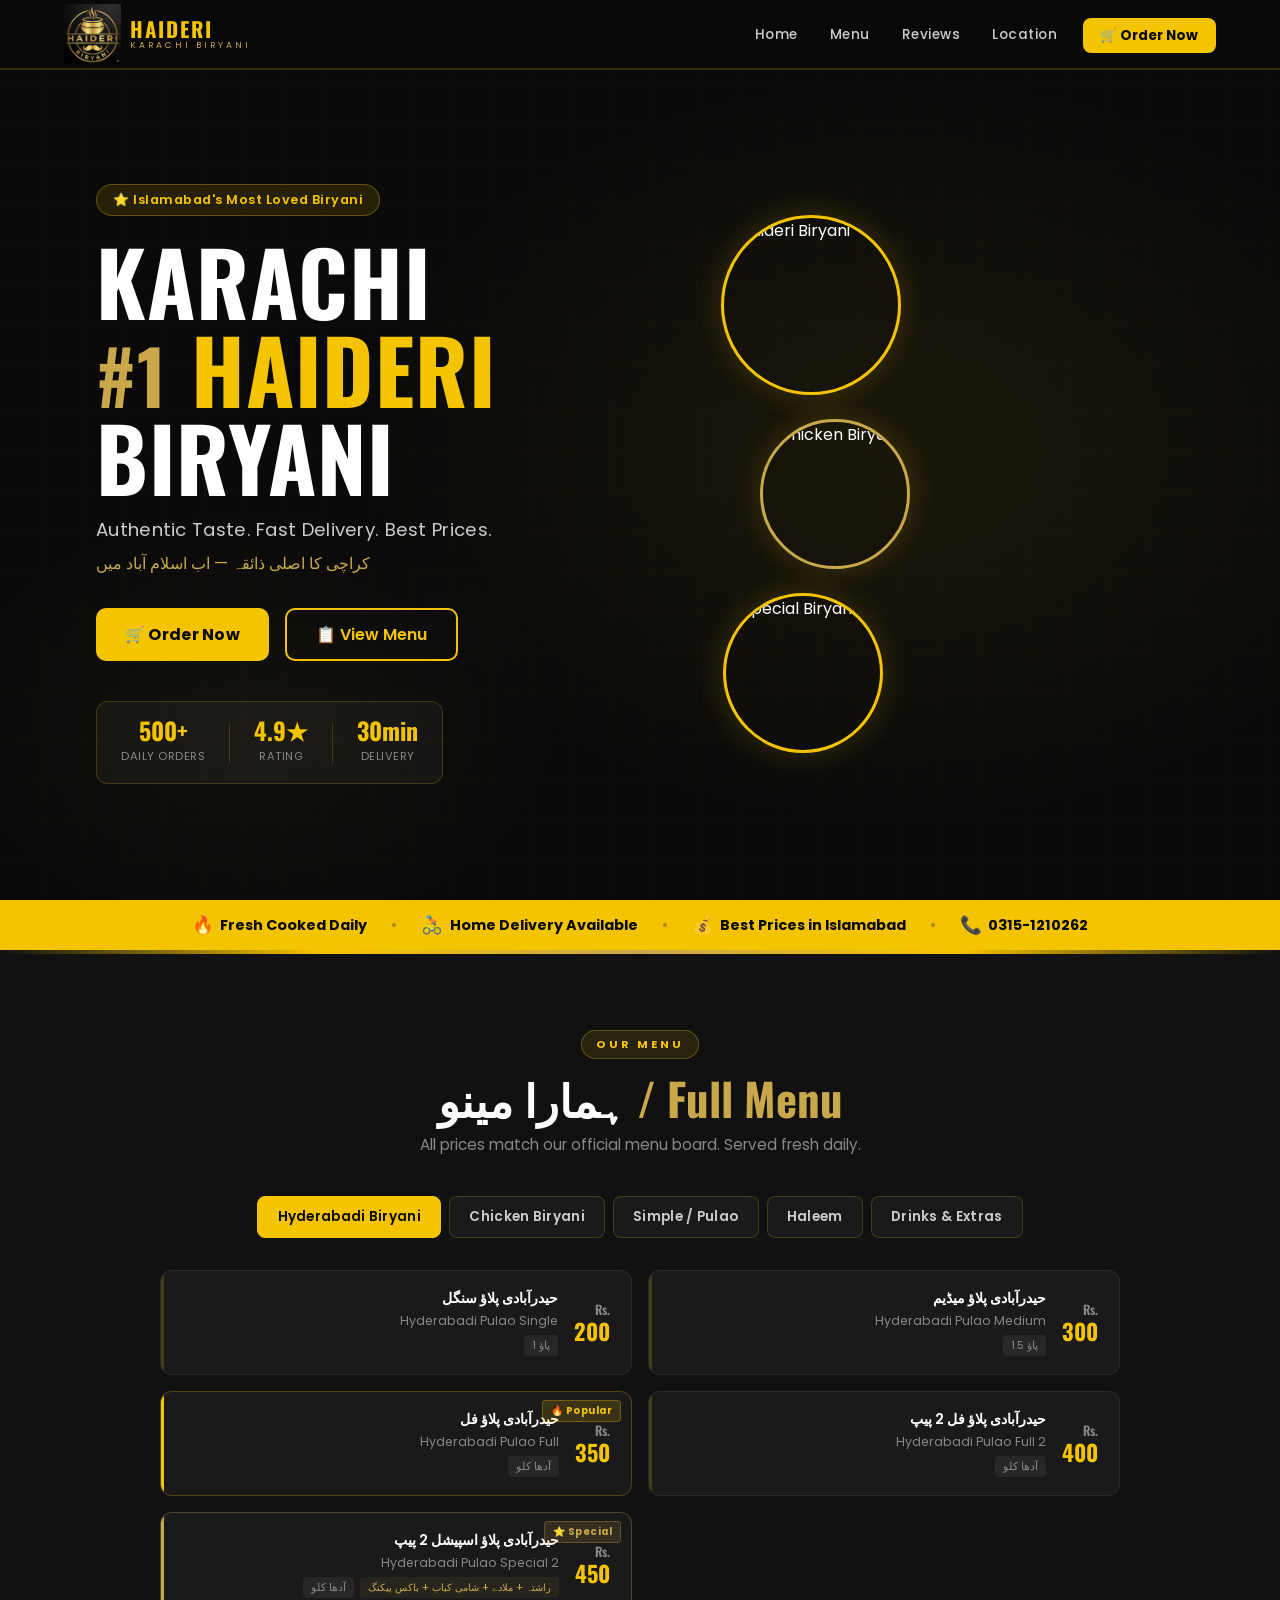
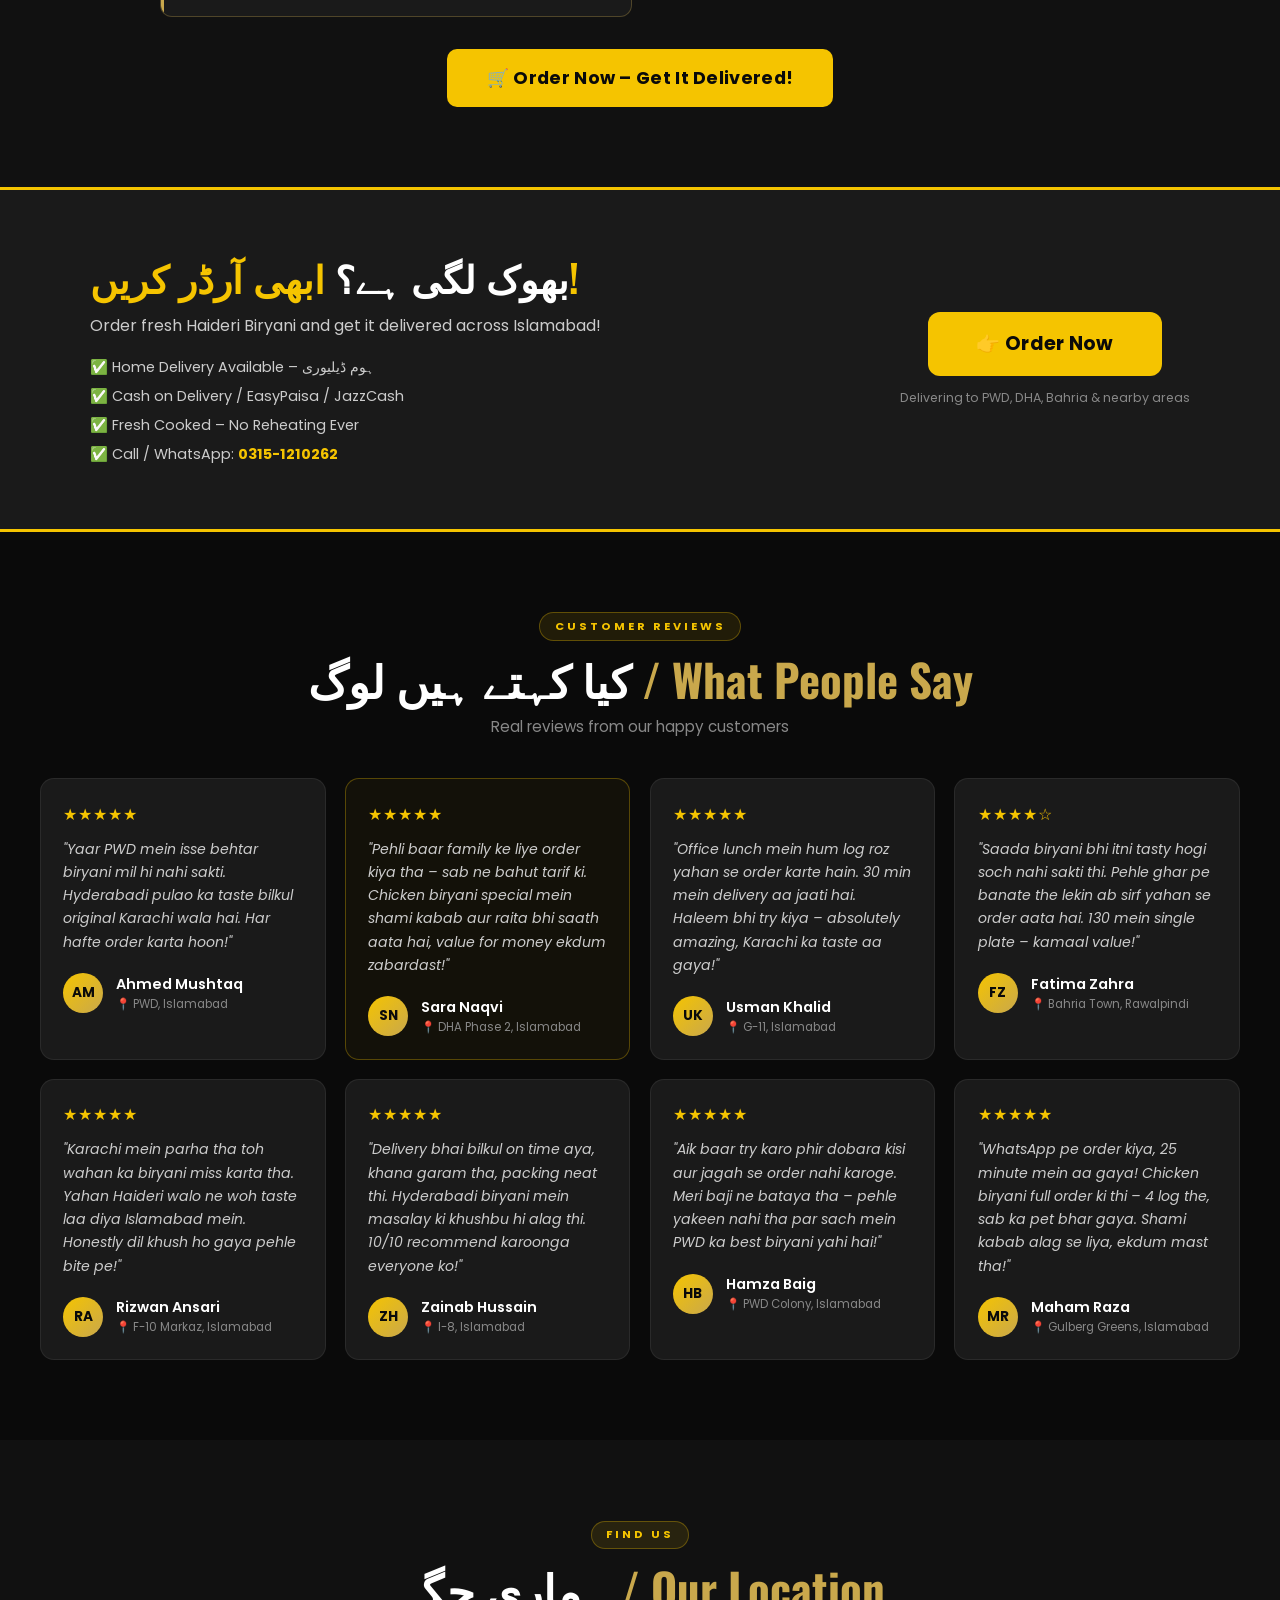
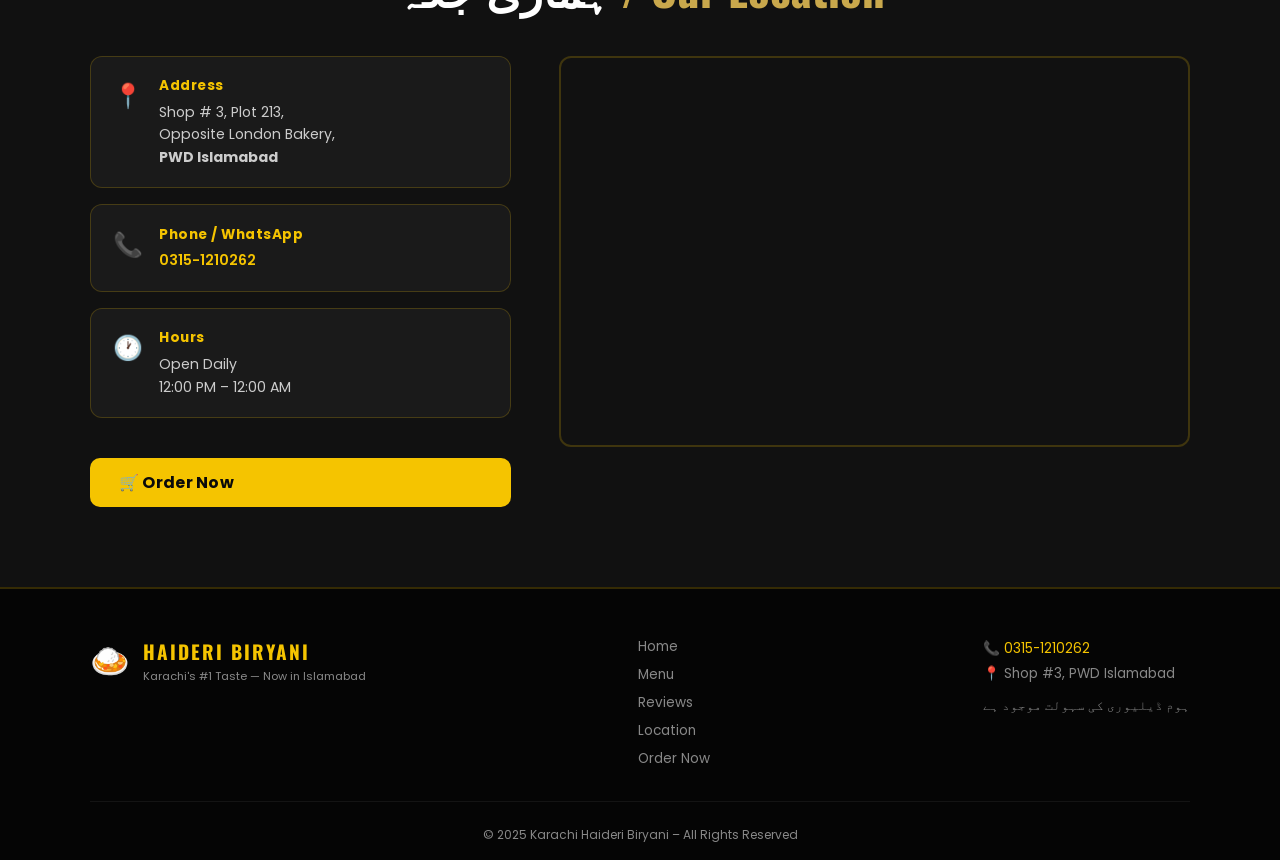
==== commit 85bae917: "Update index.html" ====
--- a/index.html
+++ b/index.html
@@ -13,11 +13,13 @@
 <!-- NAVBAR -->
 <nav class="navbar" id="navbar">
   <div class="nav-inner">
-    <nav class="navbar" id="navbar">
-  <div class="nav-inner">
     
     <a href="#home" class="logo">
       <img src="logo.png" alt="Haideri Biryani Logo" class="nav-logo-img" />
+      <div class="logo-text">
+        <span class="logo-main">HAIDERI</span>
+        <span class="logo-sub">KARACHI BIRYANI</span>
+      </div>
     </a>
     <ul class="nav-links" id="navLinks">
       <li><a href="#home" class="nav-link">Home</a></li>
@@ -31,7 +33,6 @@
     </button>
   </div>
 </nav>
-   
 
 <!-- HERO -->
 <section class="hero" id="home">
--- a/style.css
+++ b/style.css
@@ -463,3 +463,9 @@
   .why-inner { gap: 0.8rem; }
   .why-sep { display: none; }
 }
+.nav-logo-img {
+  height: 60px; /* Adjust this value to make the logo bigger or smaller */
+  width: auto;
+  object-fit: contain;
+  display: block;
+}
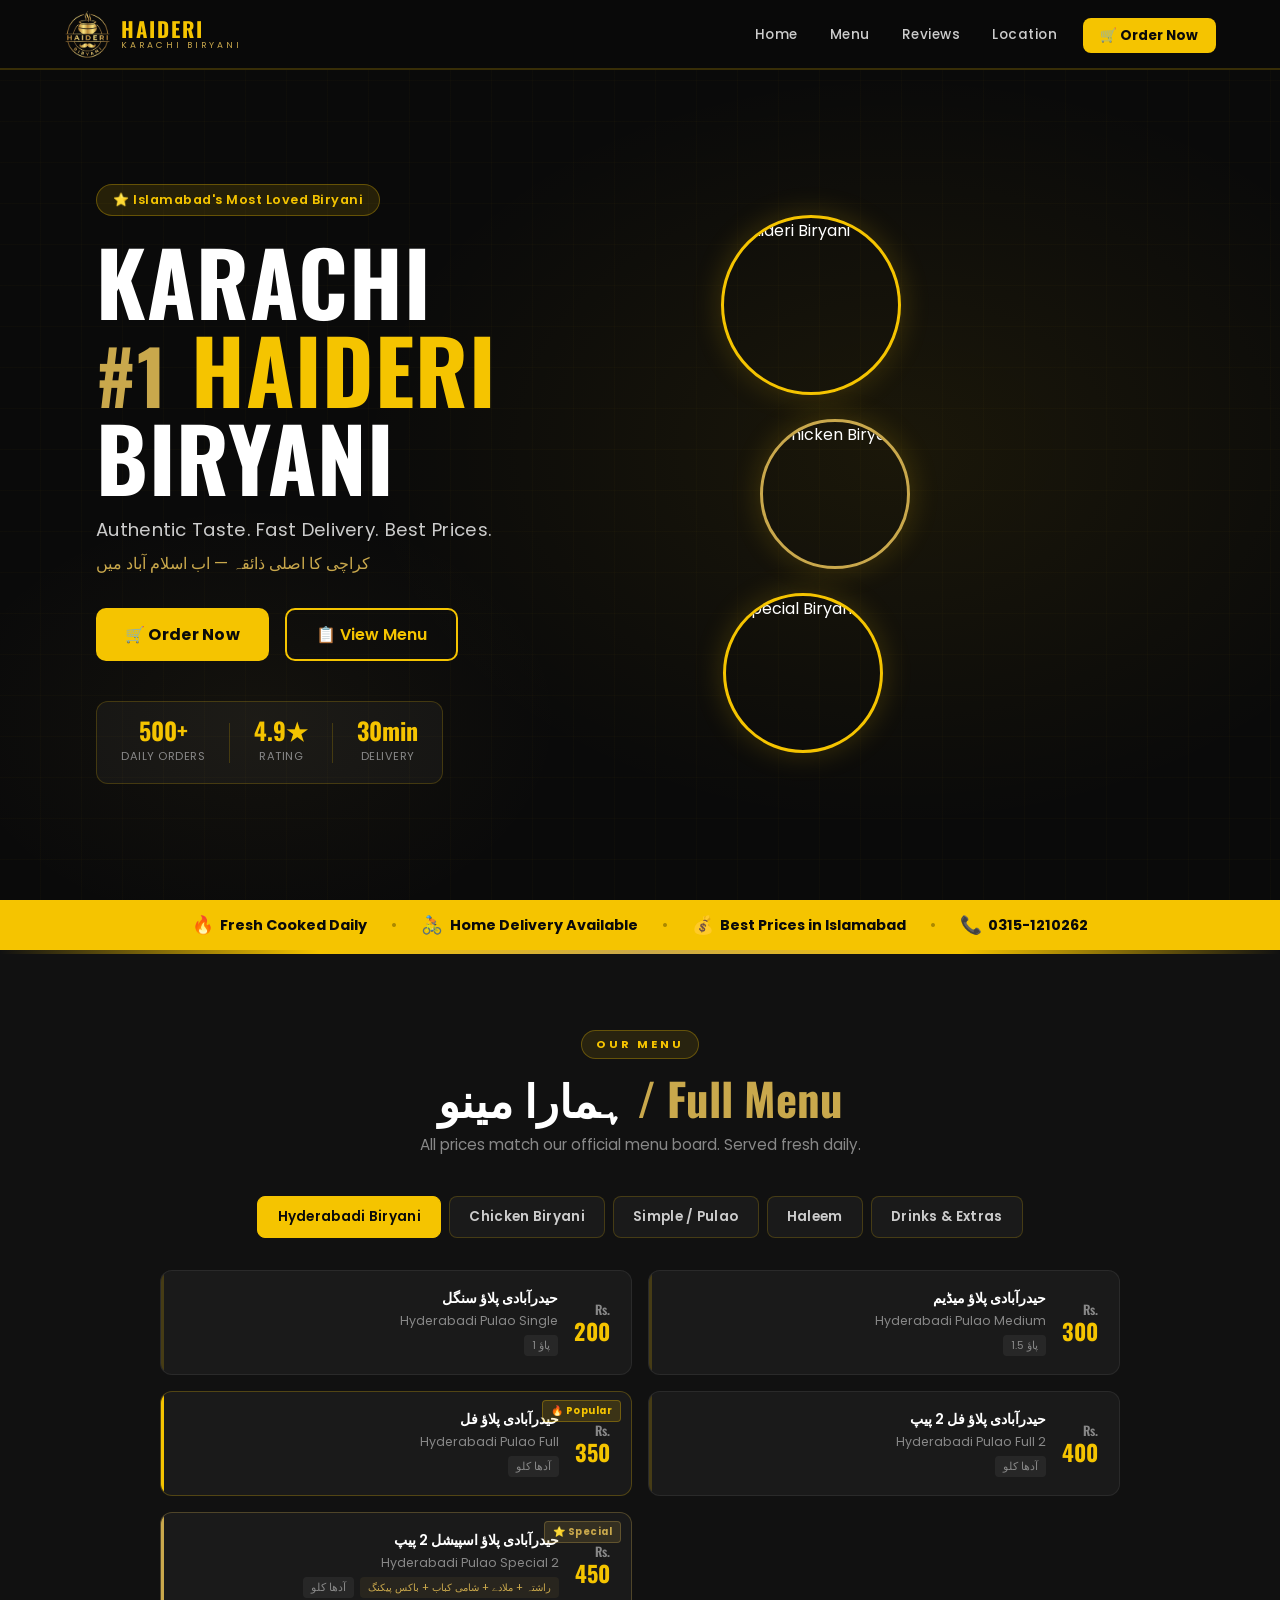
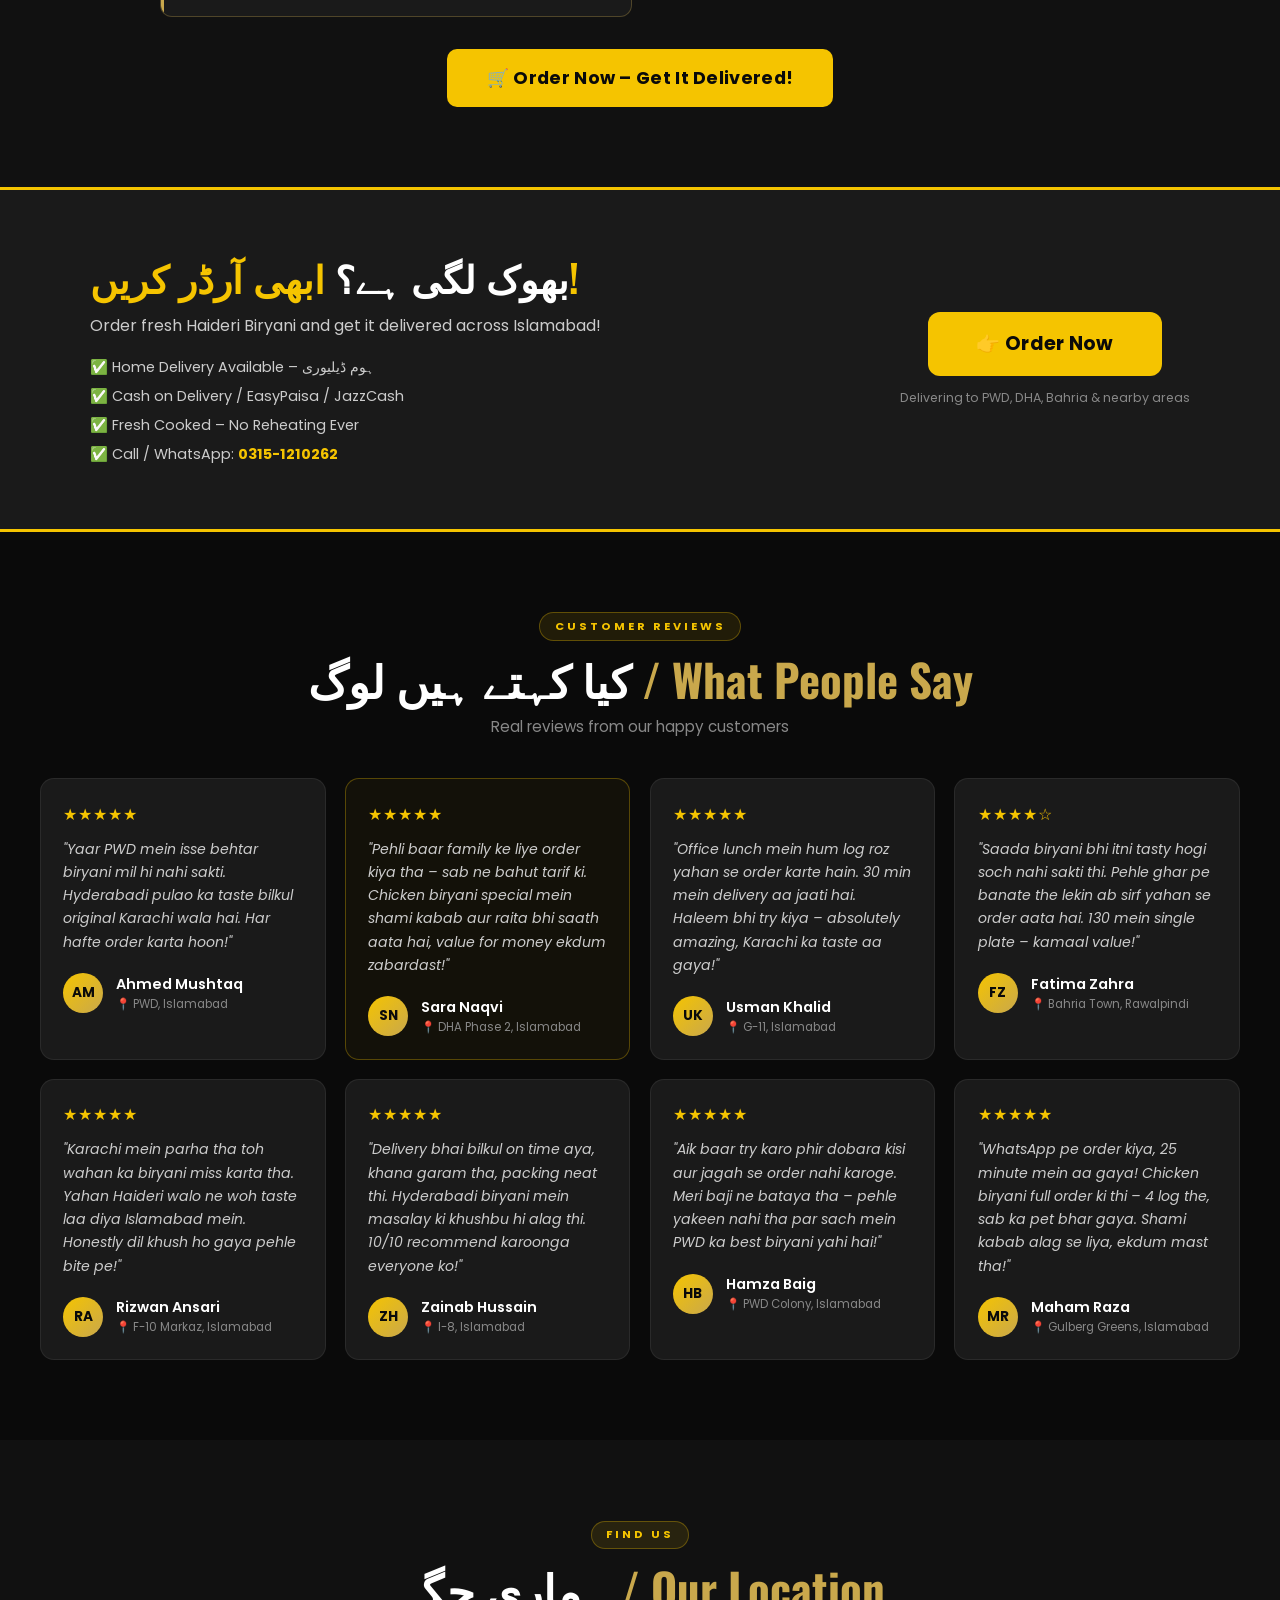
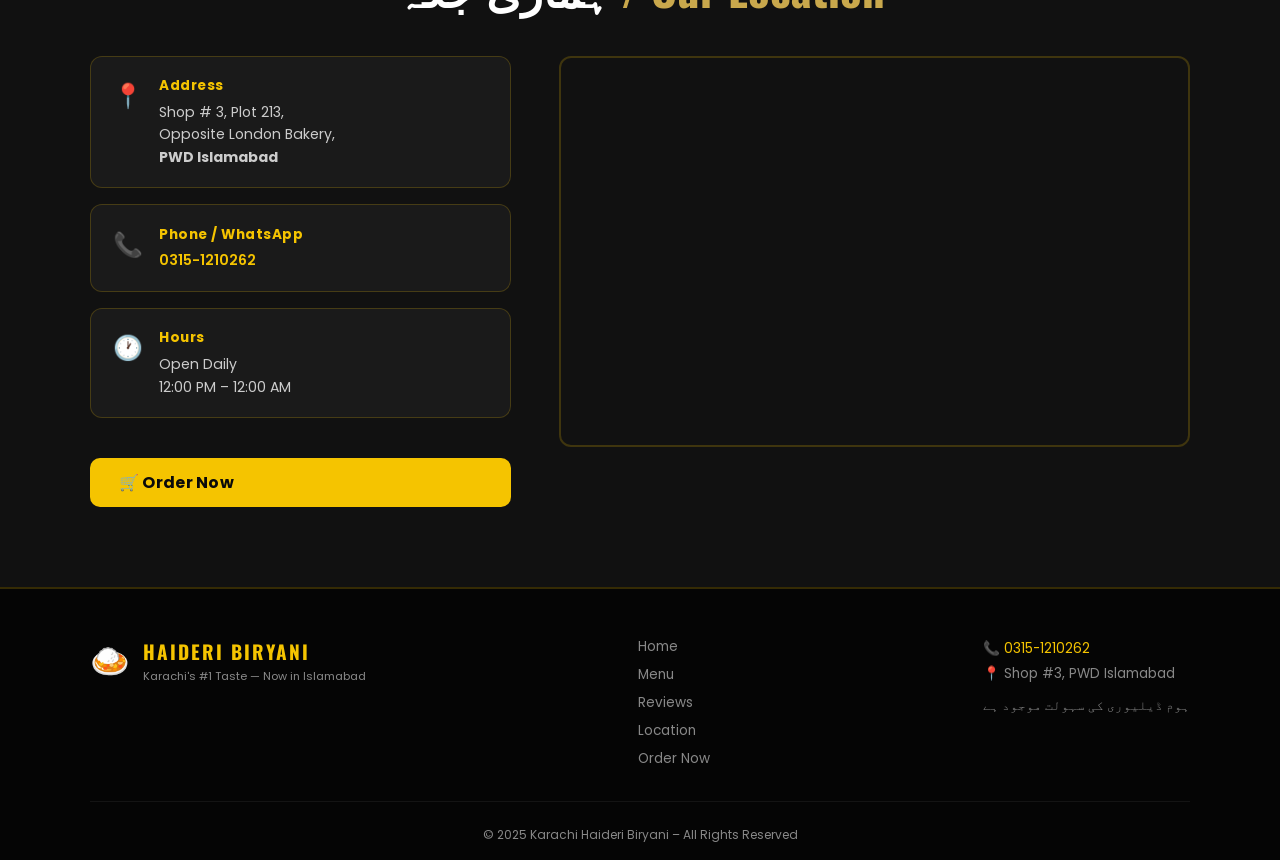
==== commit 4be53c2d: "Update index.html" ====
--- a/index.html
+++ b/index.html
@@ -60,7 +60,7 @@
   </div>
   <div class="hero-images">
     <div class="food-circle fc1">
-      <img src="https://images.unsplash.com/photo-1563379091339-03246963d96c?w=300&h=300&fit=crop&crop=center" alt="Haideri Biryani" loading="lazy" />
+      <img src="Biryani.jpgw=300&h=300&fit=crop&crop=center" alt="Haideri Biryani" loading="lazy" />
     </div>
     <div class="food-circle fc2">
       <img src="https://images.unsplash.com/photo-1589302168068-964664d93dc0?w=300&h=300&fit=crop&crop=center" alt="Chicken Biryani" loading="lazy" />
--- a/style.css
+++ b/style.css
@@ -463,8 +463,17 @@
   .why-inner { gap: 0.8rem; }
   .why-sep { display: none; }
 }
+/* Makes the logo container flex so items sit side-by-side */
+.logo {
+  display: flex;
+  align-items: center;
+  gap: 10px; /* Adds a little space between the image and the text */
+  text-decoration: none;
+}
+
+/* Controls the size of your new image */
 .nav-logo-img {
-  height: 60px; /* Adjust this value to make the logo bigger or smaller */
+  height: 50px; /* Adjust as needed */
   width: auto;
   object-fit: contain;
   display: block;
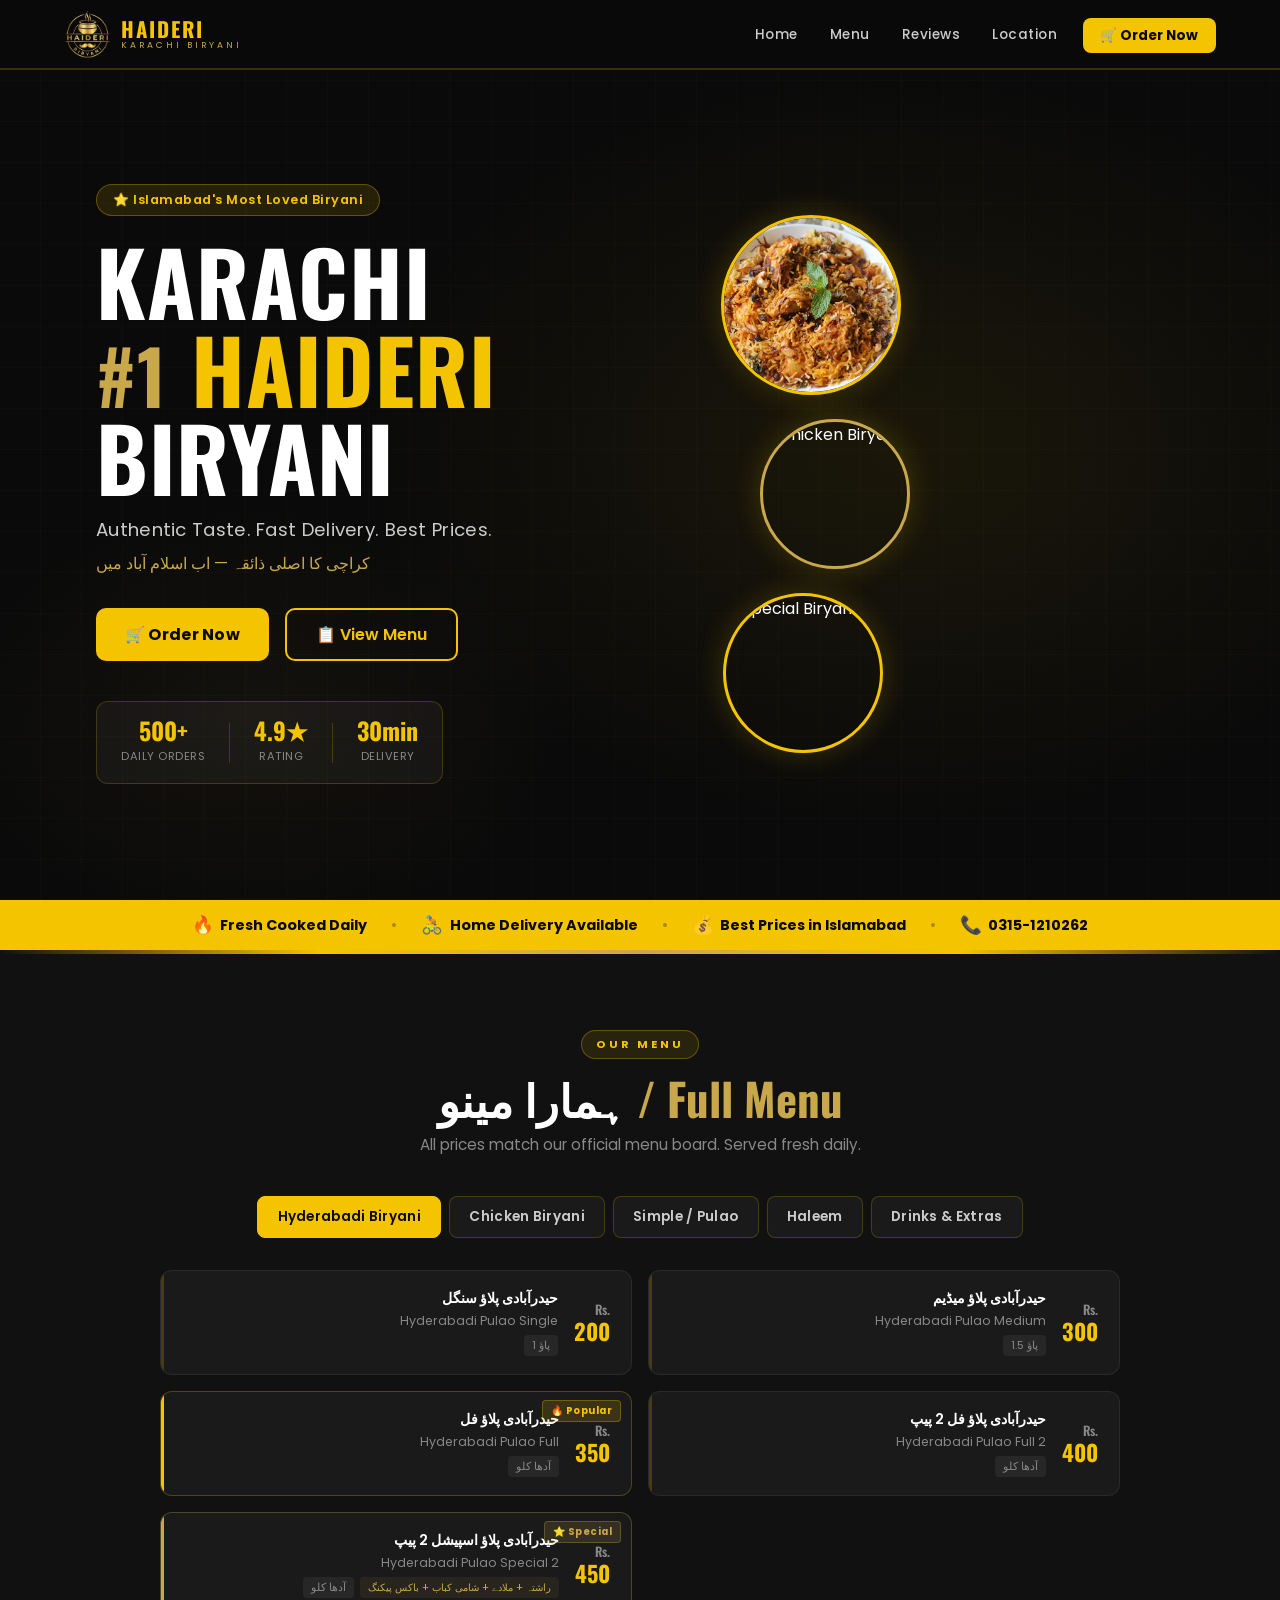
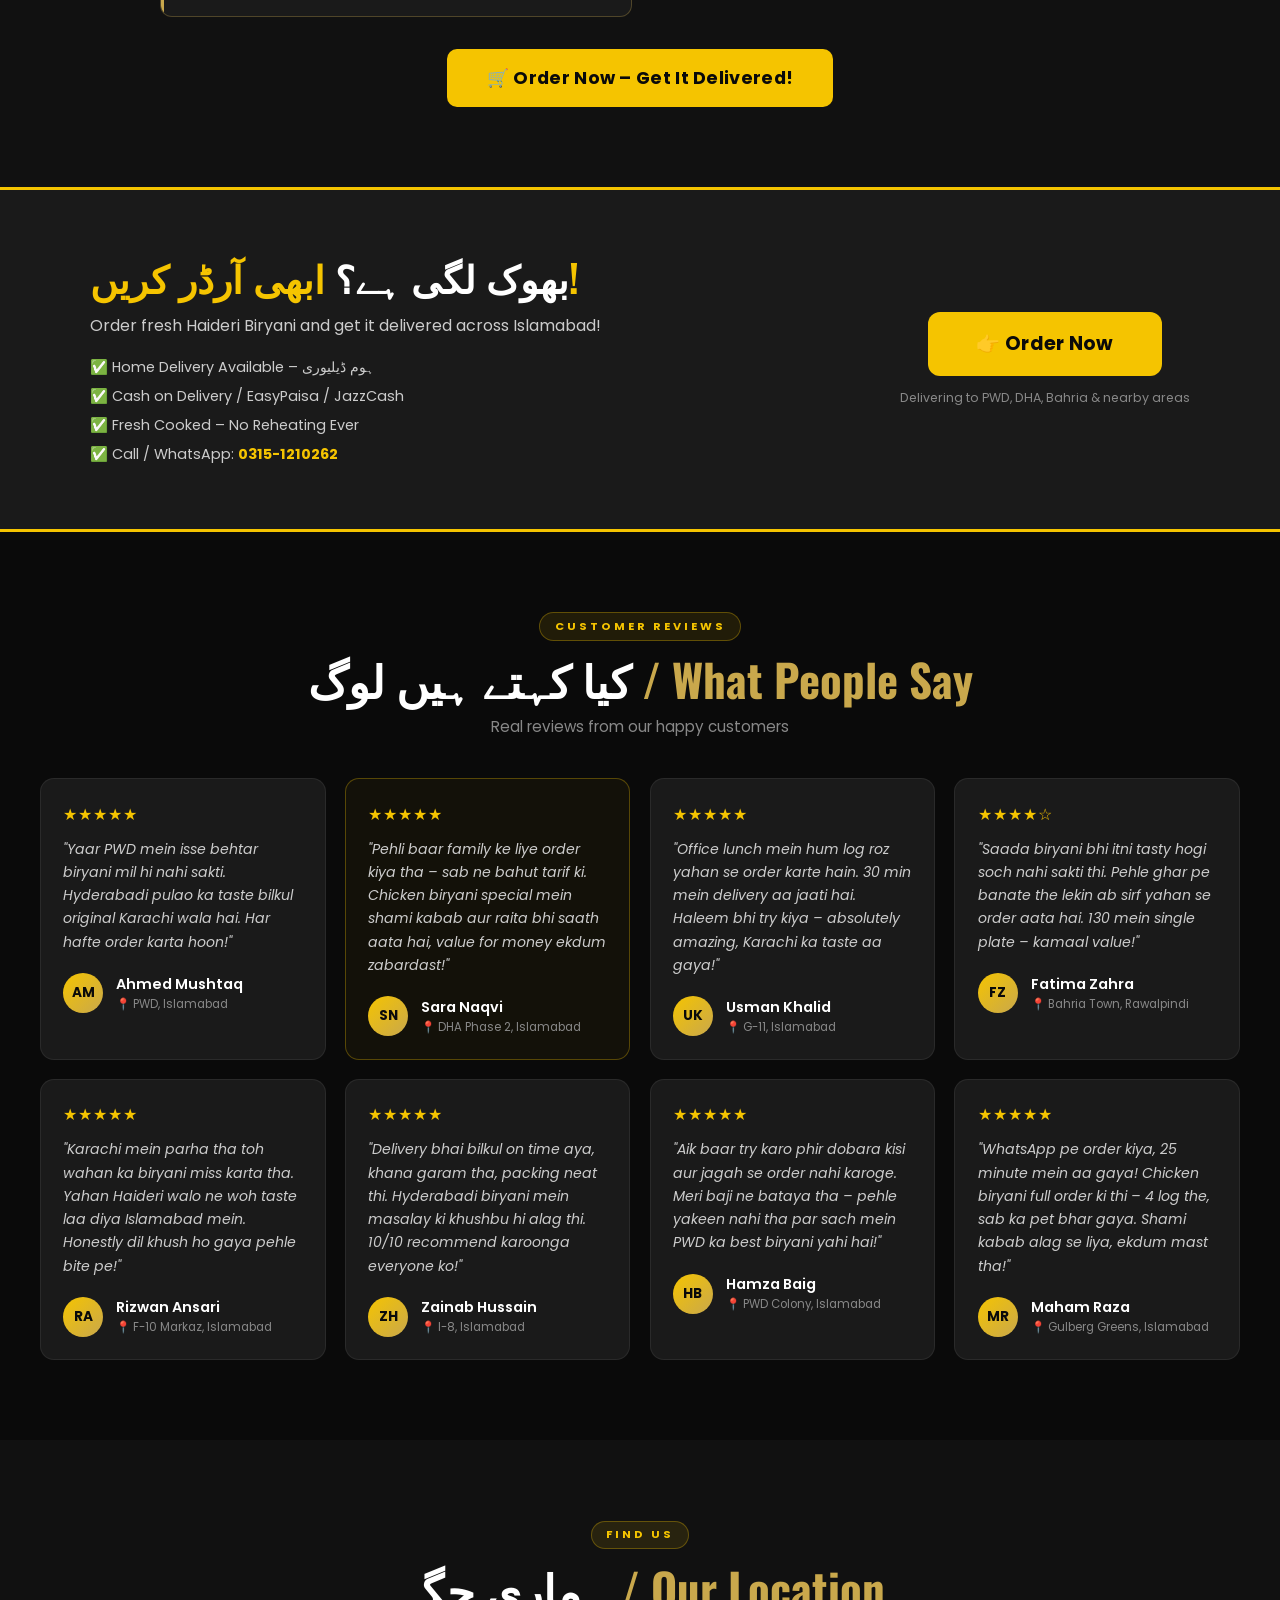
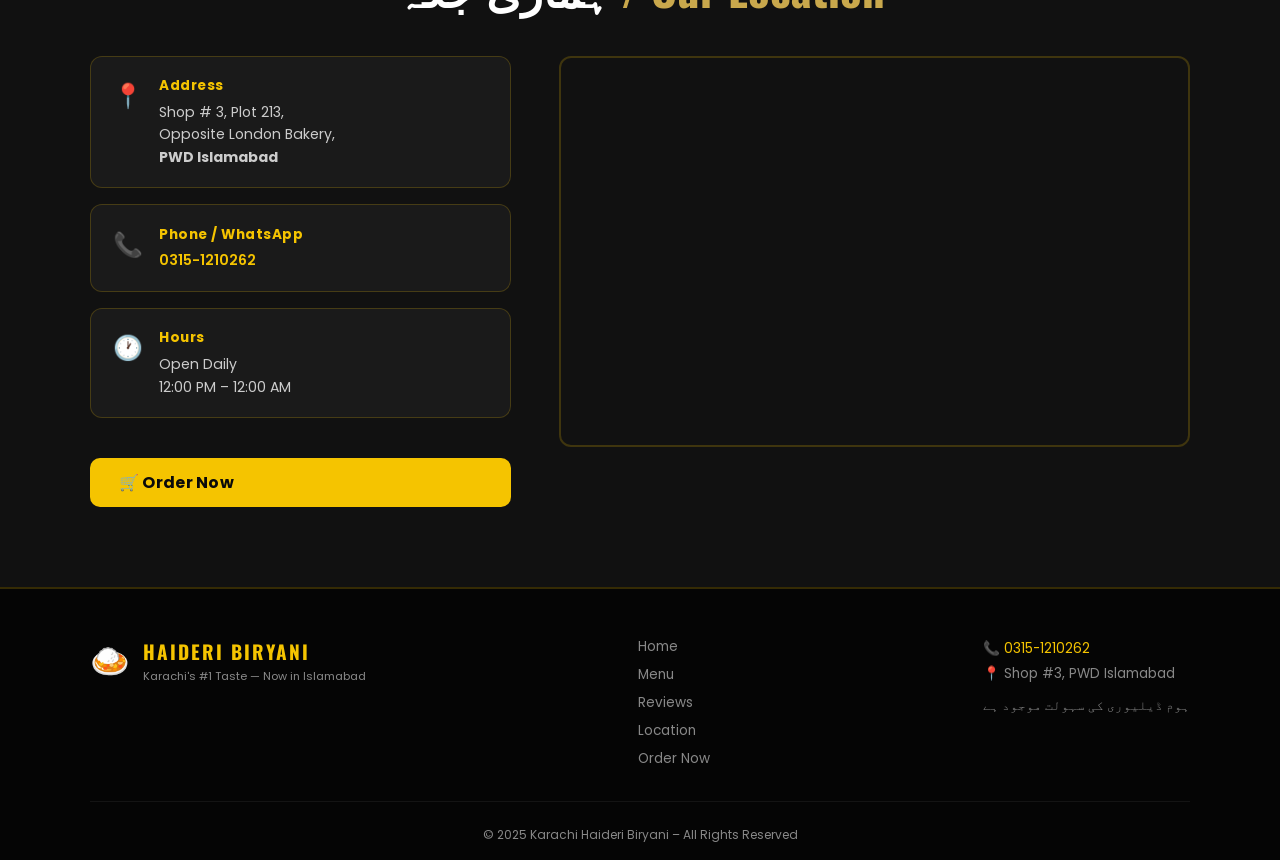
==== commit 12ccd7c2: "Update index.html" ====
--- a/index.html
+++ b/index.html
@@ -60,7 +60,7 @@
   </div>
   <div class="hero-images">
     <div class="food-circle fc1">
-      <img src="Biryani.jpgw=300&h=300&fit=crop&crop=center" alt="Haideri Biryani" loading="lazy" />
+      <img src="Biryani.jpg" alt="Haideri Biryani" loading="lazy" />
     </div>
     <div class="food-circle fc2">
       <img src="https://images.unsplash.com/photo-1589302168068-964664d93dc0?w=300&h=300&fit=crop&crop=center" alt="Chicken Biryani" loading="lazy" />
